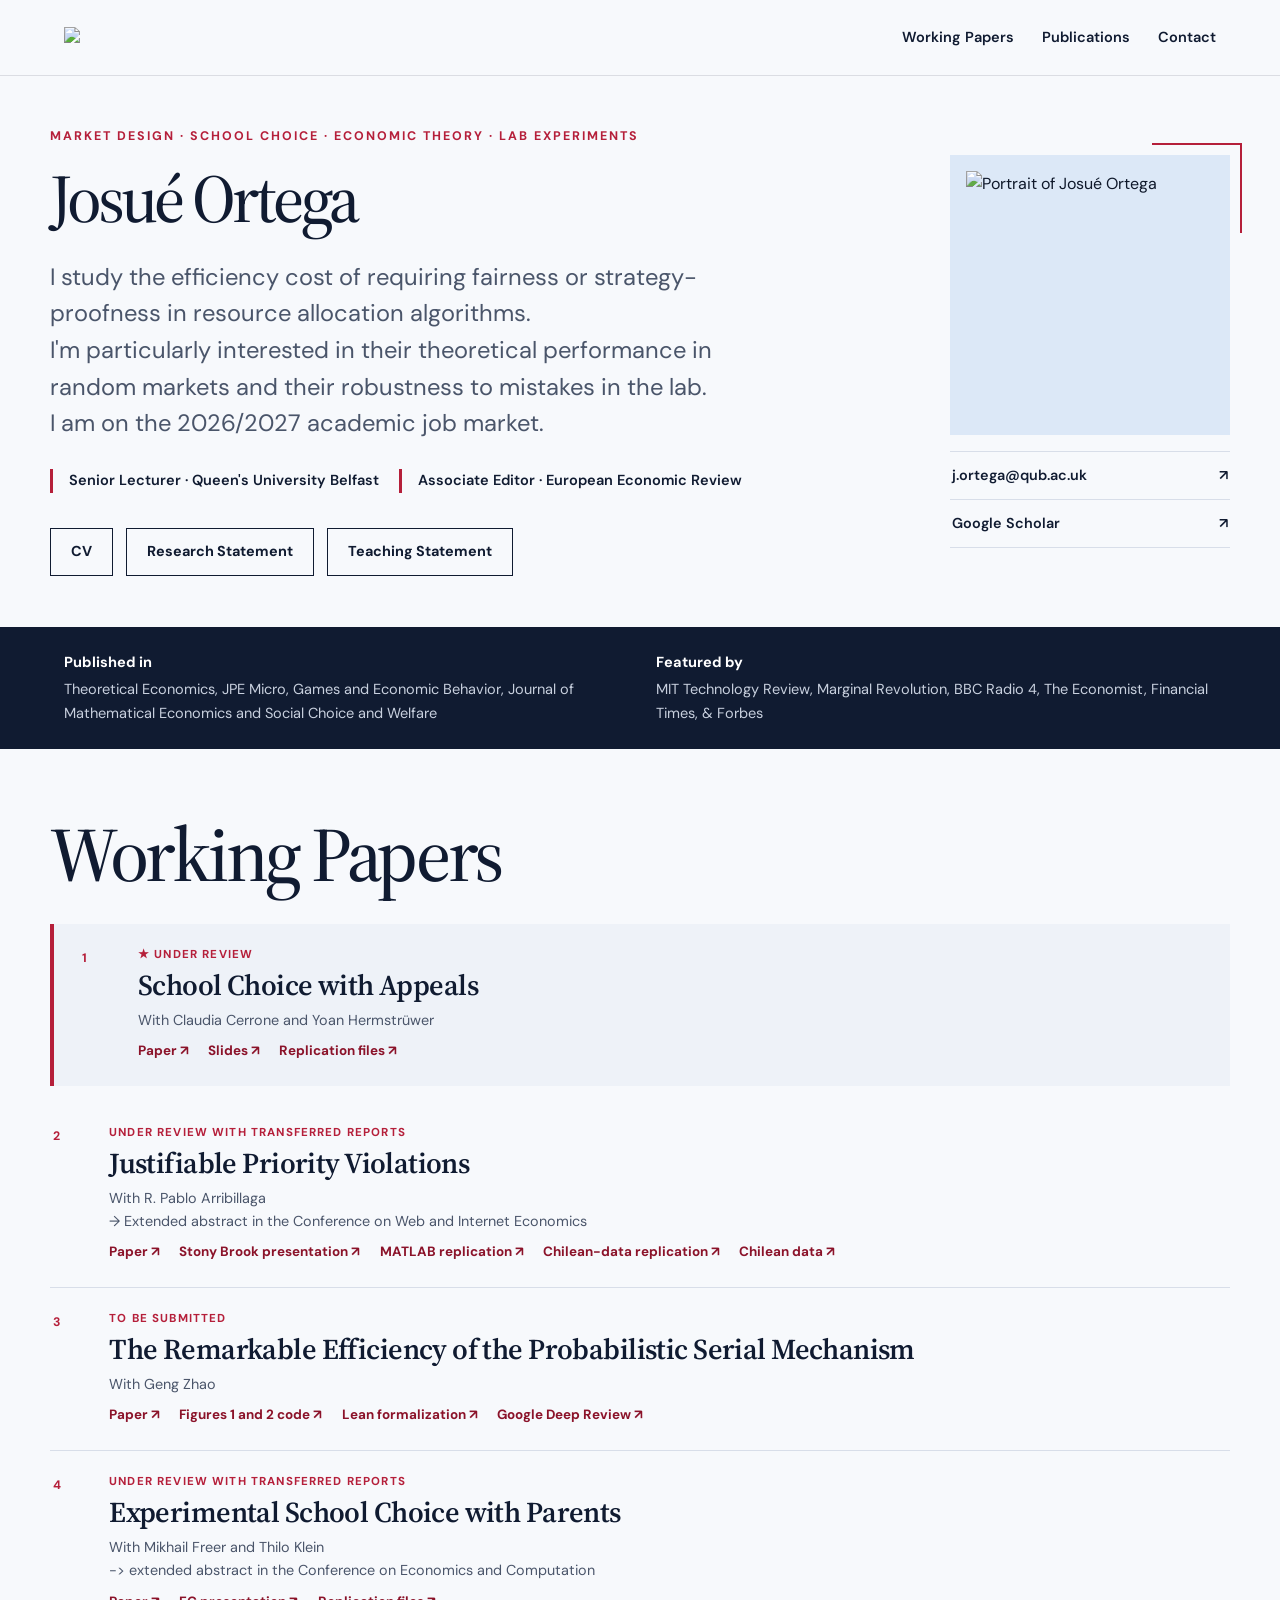
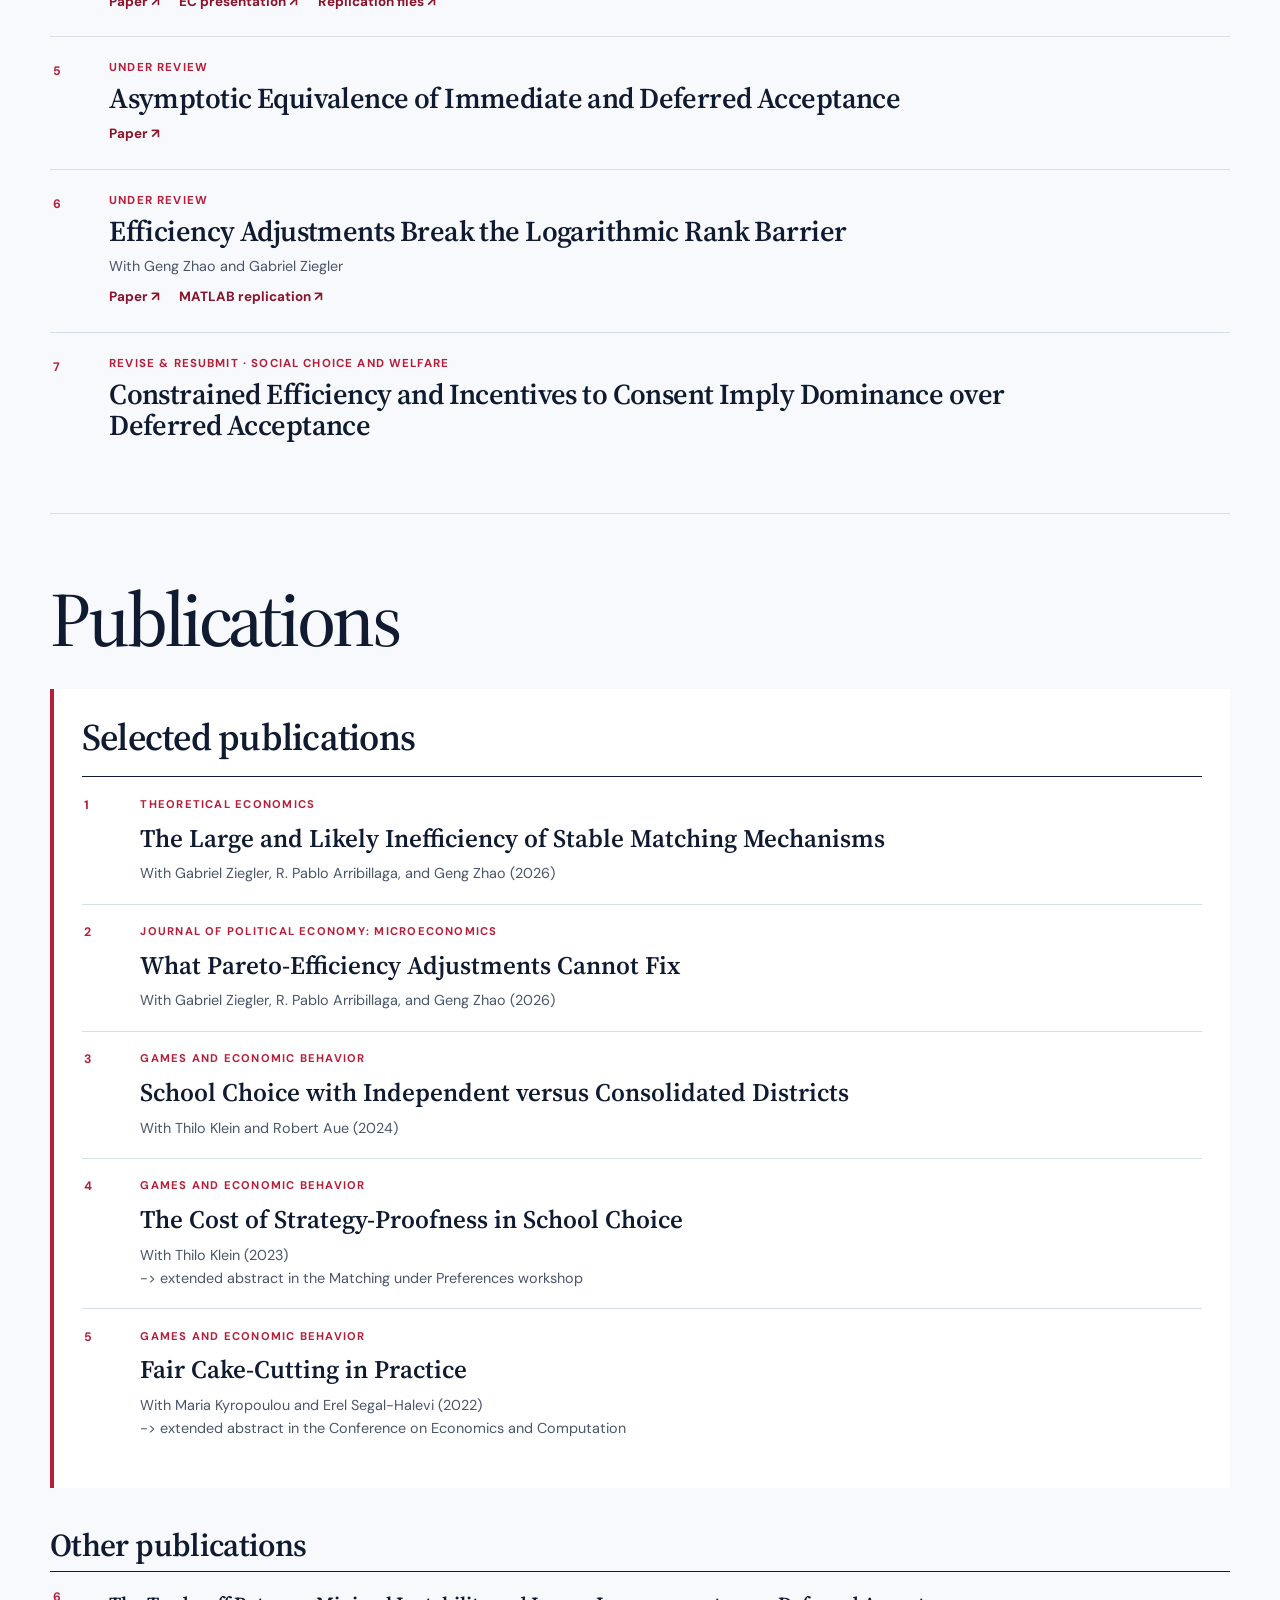
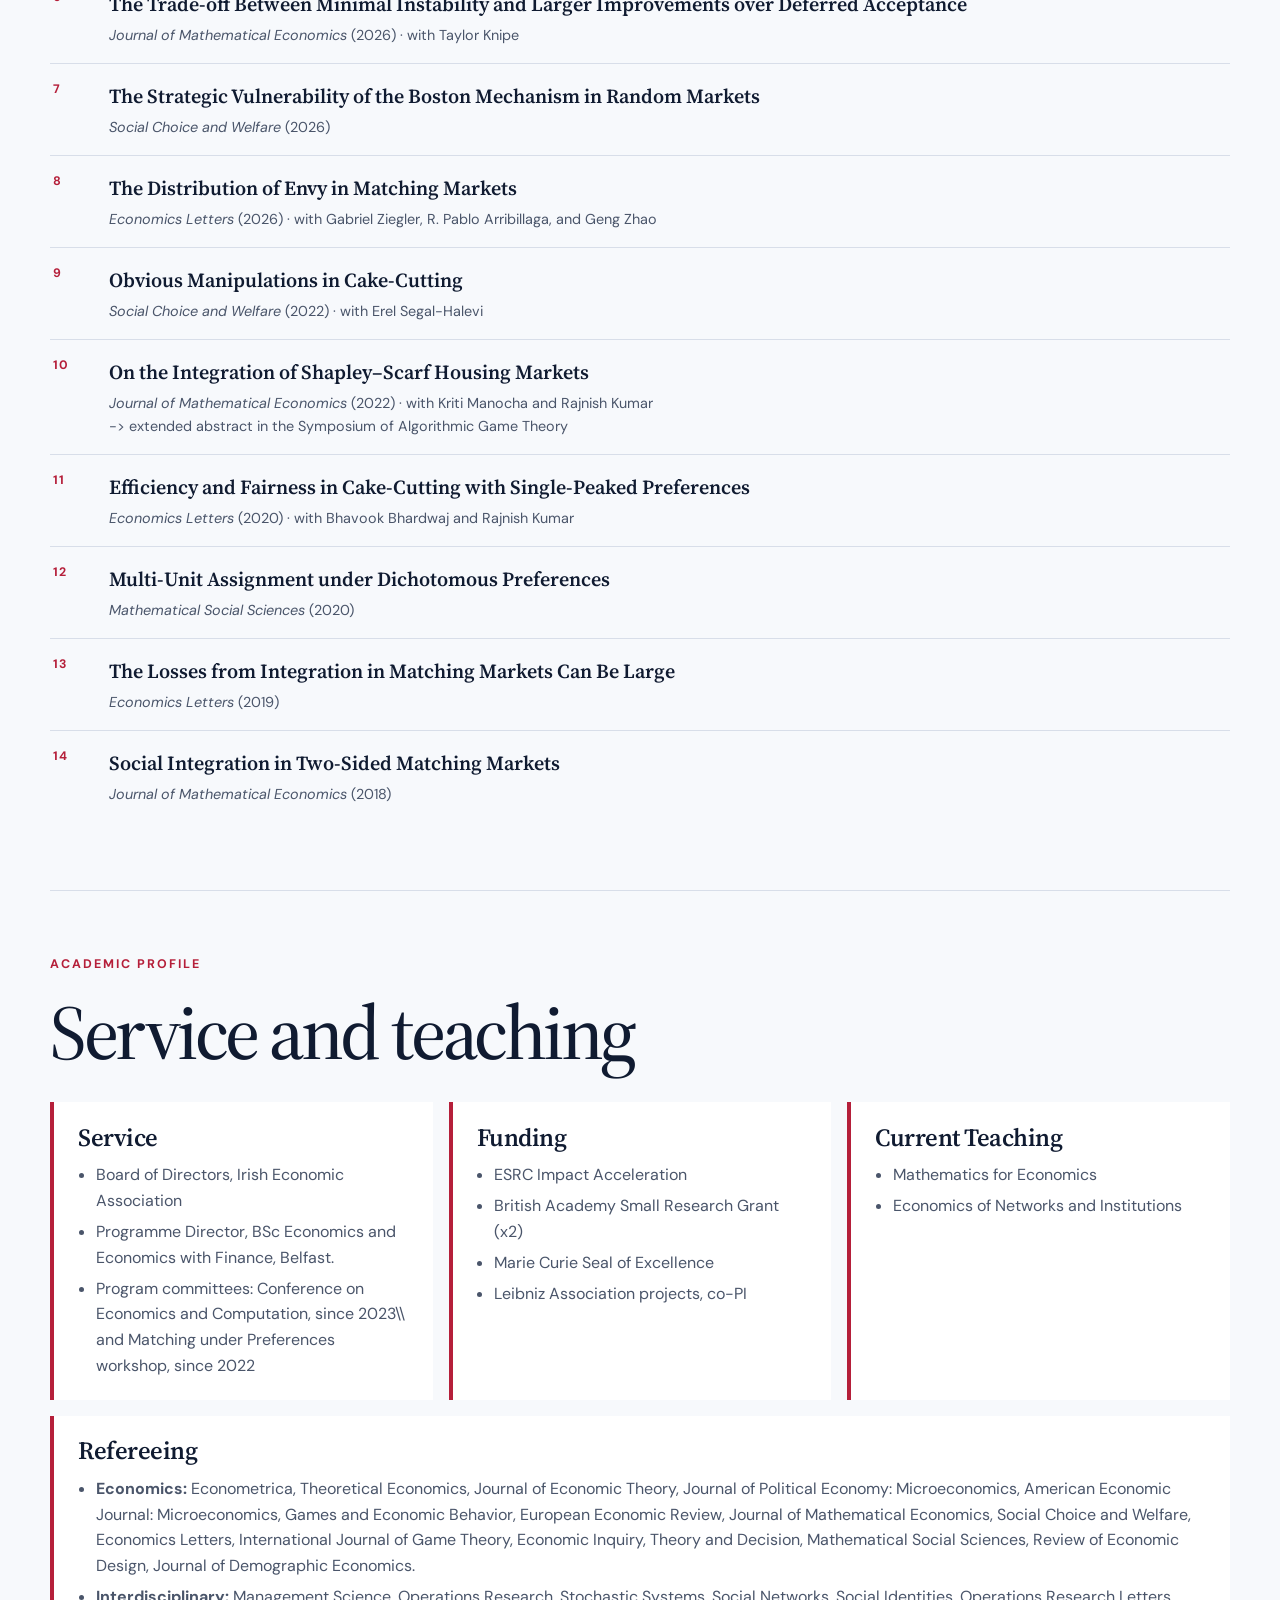
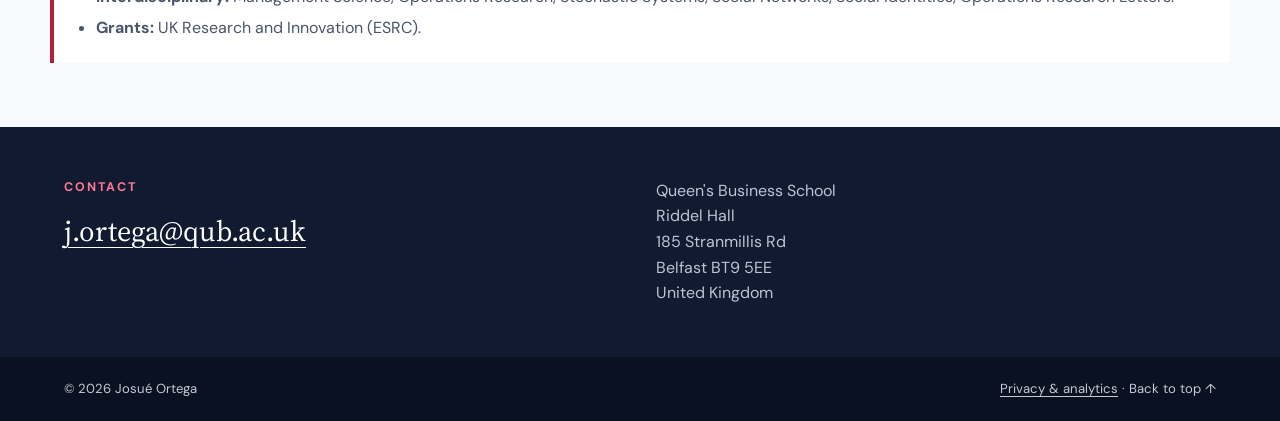
==== index.html @ 0917d73d "Update index.html" ====
<!doctype html>
<html lang="en">
<head>
  <!-- Microsoft Clarity: no analytics/advertising cookie consent is granted. -->
  <script>
    (function(c,l,a,r,i,t,y){
      c[a]=c[a]||function(){(c[a].q=c[a].q||[]).push(arguments)};
      c[a]('consentv2', {
        ad_Storage: 'denied',
        analytics_Storage: 'denied'
      });
      t=l.createElement(r);t.async=1;t.src="https://www.clarity.ms/tag/"+i;
      y=l.getElementsByTagName(r)[0];y.parentNode.insertBefore(t,y);
    })(window, document, "clarity", "script", "zhb2nzmulu");
  </script>
  <meta charset="utf-8">
  <meta name="viewport" content="width=device-width, initial-scale=1">
  <meta name="description" content="Josué Ortega is a Senior Lecturer in Economics at Queen's University Belfast, working on behavioral market design, school choice, and economic theory.">
  <meta name="theme-color" content="#101b31">
  <title>Josué Ortega · Economist</title>
  <link rel="preconnect" href="https://fonts.googleapis.com">
  <link rel="preconnect" href="https://fonts.gstatic.com" crossorigin>
  <link href="https://fonts.googleapis.com/css2?family=DM+Sans:wght@400;500;600;700&family=Source+Serif+4:opsz,wght@8..60,500;8..60,600&display=swap" rel="stylesheet">
  <link rel="stylesheet" href="styles.css?v=7">
  <style>
    .working-list > li.featured-paper {
      margin-bottom: 1rem;
      padding: 1.4rem clamp(.85rem, 2.5vw, 1.75rem) 1.5rem;
      border-left: 4px solid var(--accent);
      border-bottom: 0;
      background: #eef2f8;
    }
  </style>
</head>
<body>
  <a class="skip-link" href="#main">Skip to content</a>

  <header class="site-header">
    <a class="wordmark" href="#top" aria-label="Josué Ortega, home">
      <img src="https://flagcdn.com/mx.svg" alt="Mexican flag" width="38" height="22" style="display: block; width: 38px; height: auto;">
      <strong></strong>
    </a>
    <button class="menu-button" type="button" aria-expanded="false" aria-controls="site-nav">Menu</button>
    <nav id="site-nav" aria-label="Primary navigation">
      <a href="#research">Working Papers</a>
      <a href="#publications">Publications</a>
      <a href="#contact">Contact</a>
    </nav>
  </header>

  <main id="main">
    <section class="hero" id="top">
      <div class="hero-copy">
        <p class="eyebrow">Market design · School choice · Economic theory  · Lab experiments</p>
        <h1>Josué Ortega</h1>
   <p class="intro">
  I study the efficiency cost of requiring fairness or strategy-proofness in resource allocation algorithms.<br>
  I'm particularly interested in their theoretical performance in random markets and their robustness to mistakes in the lab.<br>
  I am on the 2026/2027 academic job market.
</p>

        <div class="roles" aria-label="Current roles">
          <span>Senior Lecturer · Queen's University Belfast</span>
          <span>Associate Editor · European Economic Review</span>
        </div>

        <div class="hero-actions">
          <a class="button secondary" href="/CV-Josue-Ortega.pdf?v=20261117" target="_blank">CV</a>
          <a class="button secondary" href="Research-Statement-Ortega.pdf" target="_blank">Research Statement</a>
          <a class="button secondary" href="Teaching Statement Ortega.pdf" target="_blank">Teaching Statement</a>
        </div>
      </div>

      <aside class="profile-panel" aria-label="Profile">
        <div class="portrait-wrap">
          <img src="https://pure.qub.ac.uk/files-asset/186722852/josuezewpic2.jpg?f=jpg&amp;w=800" alt="Portrait of Josué Ortega" width="800" height="800">
        </div>
        <div class="profile-links">
          <a href="mailto:j.ortega@qub.ac.uk">j.ortega@qub.ac.uk <span>↗</span></a>
          <a href="https://scholar.google.com/citations?hl=en&amp;user=O_94BqMAAAAJ">Google Scholar <span>↗</span></a>
        </div>
      </aside>
    </section>

    <section class="signal-strip" aria-label="Research profile highlights">
      <p><strong>Published in</strong> Theoretical Economics, JPE Micro, Games and Economic Behavior, Journal of Mathematical Economics and Social Choice and Welfare</p>
      <p><strong>Featured by</strong> MIT Technology Review, Marginal Revolution, BBC Radio 4, The Economist, Financial Times, &amp; Forbes</p>
    </section>

    <section class="section research-section" id="research">
      <div class="section-heading">
        <p class="eyebrow"></p>
        <h2>Working Papers</h2>
      </div>

      <ol class="working-list">
        <li class="featured-paper">
       <span class="paper-number">1</span>
          <article>
            <p class="paper-meta"><span aria-hidden="true">★</span> Under review</p>
            <h3><a href="https://arxiv.org/abs/2609.06865">School Choice with Appeals</a></h3>
            <p class="paper-authors">With Claudia Cerrone and Yoan Hermstrüwer</p>
<div class="paper-resources"><a href="Final_Online_arxiv.pdf">Paper <span>↗</span></a><a href="QUB_seminar.pdf">Slides <span>↗</span></a><a href="https://github.com/josueortega1-maker/Replication_Appeals">Replication files <span>↗</span></a></div>          </article>
        </li>
        <li>
          <span class="paper-number">2</span>
          <article>
            <p class="paper-meta">Under review with transferred reports</p>
            <h3><a href="Ready_Submit_JPV.pdf">Justifiable Priority Violations</a></h3>
            <p class="paper-authors">With R. Pablo Arribillaga<br>→ Extended abstract in the Conference on Web and Internet Economics</p>
            <div class="paper-resources"><a href="Ready_Submit_JPV.pdf">Paper <span>↗</span></a><a href="https://www.dropbox.com/scl/fi/lthekfst7gpd78wii7bnp/SB_Ortega.pdf?dl=0&amp;rlkey=uqdawenumf1pfrtppqqn2bgx7&amp;st=ovgg5ncd">Stony Brook presentation <span>↗</span></a><a href="https://www.dropbox.com/scl/fi/tke91x4w9fwc72z71pfzd/sjbc_full_reproducible.m?dl=0&amp;rlkey=2j81l54kf5ya3htiu7hksbu7b&amp;st=13xq1xq3">MATLAB replication <span>↗</span></a><a href="https://www.dropbox.com/scl/fi/i4qe9bnbkctgem6oeqs12/replicate_chile_sae.m?dl=0&amp;rlkey=04gebpg3a1g6xt38c2xzue0vm">Chilean-data replication <span>↗</span></a><a href="https://datos.cochid.cl/dataset/mineduc_sistema_de_admision_escolar_sae">Chilean data <span>↗</span></a></div>
          </article>
        </li>
        <li>
          <span class="paper-number">3</span>
          <article>
            <p class="paper-meta">To be submitted</p>
            <h3><a href="PS_versus_RP_simplified.pdf">The Remarkable Efficiency of the Probabilistic Serial Mechanism</a></h3>
            <p class="paper-authors">With Geng Zhao</p>
            <div class="paper-resources"><a href="PS_versus_RP_simplified.pdf">Paper <span>↗</span></a><a href="simulate_ps_figures.m" download>Figures 1 and 2 code <span>↗</span></a><a href="https://github.com/josueortega1-maker/lean_ps">Lean formalization <span>↗</span></a><a href="Google_Deep_Review.pdf" target="_blank" rel="noopener noreferrer">Google Deep Review <span>↗</span></a></div>
          </article>
        </li>
        <li>
          <span class="paper-number">4</span>
          <article>
            <p class="paper-meta">Under review with transferred reports</p>
            <h3><a href="https://arxiv.org/abs/2603.24615">Experimental School Choice with Parents</a></h3>
            <p class="paper-authors">With Mikhail Freer and Thilo Klein<br>-> extended abstract in the Conference on Economics and Computation</p>

            <div class="paper-resources"><a href="https://arxiv.org/abs/2603.24615">Paper <span>↗</span></a><a href="https://www.dropbox.com/scl/fi/pqkrh97nz74bjpudn6knc/EC26_clean_final.pdf?dl=0&amp;rlkey=2zyeon13qx6bskrb2l9htdcjj">EC presentation <span>↗</span></a><a href="https://github.com/josueortega1-maker/Replication_Parents">Replication files <span>↗</span></a></div>
          </article>
        </li>
        <li>
          <span class="paper-number">5</span>
          <article>
            <p class="paper-meta">Under review</p>
            <h3><a href="https://arxiv.org/abs/2607.24970">Asymptotic Equivalence of Immediate and Deferred Acceptance</a></h3>
            <div class="paper-resources"><a href="https://arxiv.org/abs/2607.24970">Paper <span>↗</span></a></div>
          </article>
        </li>
        <li>
          <span class="paper-number">6</span>
          <article>
            <p class="paper-meta">Under review</p>
            <h3><a href="https://arxiv.org/abs/2608.09984">Efficiency Adjustments Break the Logarithmic Rank Barrier</a></h3>
            <p class="paper-authors">With Geng Zhao and Gabriel Ziegler</p>
            <div class="paper-resources"><a href="https://arxiv.org/abs/2608.09984">Paper <span>↗</span></a><a href="https://www.dropbox.com/scl/fi/6ubs2bho7xv1eiu2kvwq0/eada_rcc_fast_run.m?dl=0&amp;rlkey=f9p66dng507q25j7apxy3fjwp&amp;st=1kbt0d43">MATLAB replication <span>↗</span></a></div>
          </article>
        </li>
        <li>
          <span class="paper-number">7</span>
          <article>
            <p class="paper-meta">Revise &amp; resubmit · Social Choice and Welfare</p>
            <h3>Constrained Efficiency and Incentives to Consent Imply Dominance over Deferred Acceptance</h3>
          </article>
        </li>
      </ol>
    </section>

    <section class="section publications-section" id="publications">
      <div class="section-heading compact">
        <p class="eyebrow"></p>
        <h2>Publications</h2>
      </div>

      <div class="publication-group selected-publications">
        <div class="publication-group-heading">
          <div>
            <p class="eyebrow"></p>
            <h3>Selected publications</h3>
          </div>
       </div>

        <ol class="publication-list selected-list">
          <li>
            <span class="pub-number">1</span>
            <div><span class="publication-journal">Theoretical Economics</span><a href="https://www.econometricsociety.org/publications/theoretical-economics/forthcoming-papers">The Large and Likely Inefficiency of Stable Matching Mechanisms</a><p>With Gabriel Ziegler, R. Pablo Arribillaga, and Geng Zhao (2026)</p></div>
          </li>
          <li>
            <span class="pub-number">2</span>
            <div><span class="publication-journal">Journal of Political Economy: Microeconomics</span><a href="https://www.journals.uchicago.edu/doi/10.1086/743545">What Pareto-Efficiency Adjustments Cannot Fix</a><p>With Gabriel Ziegler, R. Pablo Arribillaga, and Geng Zhao (2026)</p></div>
          </li>
          <li>
            <span class="pub-number">3</span>
            <div><span class="publication-journal">Games and Economic Behavior</span><a href="https://doi.org/10.1016/j.geb.2024.07.003">School Choice with Independent versus Consolidated Districts</a><p>With Thilo Klein and Robert Aue (2024)</p></div>
          </li>
          <li>
            <span class="pub-number">4</span>
            <div><span class="publication-journal">Games and Economic Behavior</span><a href="https://doi.org/10.1016/j.geb.2023.07.008">The Cost of Strategy-Proofness in School Choice</a><p>With Thilo Klein (2023)<br>-> extended abstract in the Matching under Preferences workshop</p></div>
          </li>
          <li>
            <span class="pub-number">5</span>
            <div><span class="publication-journal">Games and Economic Behavior</span><a href="https://doi.org/10.1016/j.geb.2022.01.027">Fair Cake-Cutting in Practice</a><p>With Maria Kyropoulou and Erel Segal-Halevi (2022) <br>-> extended abstract in the Conference on Economics and Computation</p></div>
          </li>
        </ol>
      </div>

      <div class="publication-group other-publications">
        <div class="publication-group-heading simple">
          <h3>Other publications</h3>
        </div>

        <ol class="publication-list other-list">
        <li>
          <span class="pub-number">6</span>
          <div><a href="https://doi.org/10.1016/j.jmateco.2026.103324">The Trade-off Between Minimal Instability and Larger Improvements over Deferred Acceptance</a><p><em>Journal of Mathematical Economics</em> (2026) · with Taylor Knipe</p></div>
        </li>
        <li>
          <span class="pub-number">7</span>
          <div><a href="https://link.springer.com/article/10.1007/s00355-026-01655-9">The Strategic Vulnerability of the Boston Mechanism in Random Markets</a><p><em>Social Choice and Welfare</em> (2026)</p></div>
        </li>
        <li>
          <span class="pub-number">8</span>
          <div><a href="https://doi.org/10.1016/j.econlet.2026.112936">The Distribution of Envy in Matching Markets</a><p><em>Economics Letters</em> (2026) · with Gabriel Ziegler, R. Pablo Arribillaga, and Geng Zhao</p></div>
        </li>
        <li>
          <span class="pub-number">9</span>
          <div><a href="https://link.springer.com/article/10.1007/s00355-022-01416-4">Obvious Manipulations in Cake-Cutting</a><p><em>Social Choice and Welfare</em> (2022) · with Erel Segal-Halevi</p></div>
        </li>
        <li>
          <span class="pub-number">10</span>
          <div><a href="https://doi.org/10.1016/j.jmateco.2022.102637">On the Integration of Shapley–Scarf Housing Markets</a><p><em>Journal of Mathematical Economics</em> (2022) · with Kriti Manocha and Rajnish Kumar<br>-> extended abstract in the Symposium of Algorithmic Game Theory</p></div>
        </li>
        <li>
          <span class="pub-number">11</span>
          <div><a href="https://doi.org/10.1016/j.econlet.2020.109064">Efficiency and Fairness in Cake-Cutting with Single-Peaked Preferences</a><p><em>Economics Letters</em> (2020) · with Bhavook Bhardwaj and Rajnish Kumar</p></div>
        </li>
        <li>
          <span class="pub-number">12</span>
          <div><a href="https://doi.org/10.1016/j.mathsocsci.2019.11.003">Multi-Unit Assignment under Dichotomous Preferences</a><p><em>Mathematical Social Sciences</em> (2020)</p></div>
        </li>
        <li>
          <span class="pub-number">13</span>
          <div><a href="https://doi.org/10.1016/j.econlet.2018.10.028">The Losses from Integration in Matching Markets Can Be Large</a><p><em>Economics Letters</em> (2019)</p></div>
        </li>
        <li>
          <span class="pub-number">14</span>
          <div><a href="https://doi.org/10.1016/j.jmateco.2018.08.003">Social Integration in Two-Sided Matching Markets</a><p><em>Journal of Mathematical Economics</em> (2018)</p></div>
        </li>
        </ol>
      </div>
    </section>

    <section class="section profile-section" id="service">
      <div class="profile-intro">
        <p class="eyebrow">Academic profile</p>
        <h2>Service and teaching</h2>
      </div>

      <div class="profile-columns">
        <article>
          <h3>Service</h3>
          <ul>
            <li>Board of Directors, Irish Economic Association</li>
           <li>Programme Director, BSc Economics and Economics with Finance, Belfast.</li>
            <li>Program committees: Conference on Economics and Computation, since 2023\\
              and Matching under Preferences workshop, since 2022</li>
          </ul>
        </article>
        <article>
          <h3>Funding</h3>
          <ul>
            <li>ESRC Impact Acceleration</li>
            <li>British Academy Small Research Grant (x2)</li>
            <li>Marie Curie Seal of Excellence</li>
            <li>Leibniz Association projects, co-PI</li>
          </ul>
        </article>
        <article>
          <h3>Current Teaching</h3>
          <ul>
            <li>Mathematics for Economics</li>
            <li>Economics of Networks and Institutions</li>
          </ul>
        </article>
        
        <article>
          <h3>Refereeing</h3>
          <ul>
          <li> <strong>Economics:</strong> Econometrica, Theoretical Economics, Journal of Economic Theory, Journal of Political Economy: Microeconomics, American Economic Journal: Microeconomics, Games and Economic Behavior, European Economic Review, Journal of Mathematical Economics, Social Choice and Welfare, Economics Letters, International Journal of Game Theory, Economic Inquiry, Theory and Decision, Mathematical Social Sciences, Review of Economic Design, Journal of Demographic Economics.
</li>
<li> <strong>Interdisciplinary:</strong> Management Science, Operations Research, Stochastic Systems, Social Networks, Social Identities, Operations Research Letters.</li>
          <li><strong>Grants:</strong> UK Research and Innovation (ESRC).</li>
          </ul>
        </article>
      </div>
    </section>

    <section class="contact-section" id="contact">
      <div class="contact-heading">
        <p class="eyebrow">Contact</p>
        <a href="mailto:j.ortega@qub.ac.uk">j.ortega@qub.ac.uk</a>
      </div>
      <div class="contact-details">
        <p>Queen's Business School<br>Riddel Hall<br>185 Stranmillis Rd<br>Belfast BT9 5EE
<br>United Kingdom</p>
      </div>
    </section>
  </main>


  <footer>
    <p>© <span id="year">2026</span> Josué Ortega</p>
    <span>
      <details class="analytics-disclosure">
        <summary>Privacy &amp; analytics</summary>
        <p>To understand visits to this site, Microsoft Clarity receives limited cookieless page-view and interaction information, including approximate location derived from IP addresses. Analytics and advertising storage consent are both denied, so Clarity is not authorised to set cookies. <a href="https://privacy.microsoft.com/en-us/privacystatement" target="_blank" rel="noopener noreferrer">Microsoft privacy statement</a>.</p>
      </details>
      · <a href="#top">Back to top ↑</a>
    </span>
  </footer>

  <script src="script.js?v=5"></script>
</body>
</html>
---- styles.css ----
:root {
  --ink: #101b31;
  --ink-soft: #4a556a;
  --paper: #f7f9fc;
  --white: #ffffff;
  --line: #d8dee9;
  --accent: #b51f3a;
  --accent-dark: #8b132a;
  --blue: #dce8f7;
  --max: 1180px;
}

* { box-sizing: border-box; }

html { scroll-behavior: smooth; }
main > section[id] { scroll-margin-top: 92px; }

body {
  margin: 0;
  color: var(--ink);
  background: var(--paper);
  font-family: "DM Sans", Arial, sans-serif;
  font-size: 1rem;
  line-height: 1.6;
  -webkit-font-smoothing: antialiased;
}

a { color: inherit; text-decoration-thickness: 1px; text-underline-offset: 0.22em; }
a:hover { color: var(--accent); }

.skip-link {
  position: fixed;
  left: 1rem;
  top: -5rem;
  z-index: 100;
  padding: .7rem 1rem;
  color: var(--white);
  background: var(--ink);
}
.skip-link:focus { top: 1rem; }

.site-header {
  position: sticky;
  top: 0;
  z-index: 20;
  display: flex;
  align-items: center;
  justify-content: space-between;
  min-height: 76px;
  padding: 0 max(5vw, calc((100vw - var(--max)) / 2));
  border-bottom: 1px solid rgba(16, 27, 49, .12);
  background: rgba(247, 249, 252, .92);
  backdrop-filter: blur(14px);
}

.wordmark { display: inline-flex; align-items: center; gap: .75rem; text-decoration: none; }
.wordmark span {
  display: grid;
  place-items: center;
  width: 38px;
  height: 38px;
  color: var(--white);
  background: var(--ink);
  font-family: "Source Serif 4", Georgia, serif;
  font-size: .88rem;
  letter-spacing: .06em;
}
.wordmark strong { font-size: .97rem; font-weight: 600; }

nav { display: flex; align-items: center; gap: 1.75rem; }
nav a { font-size: .91rem; font-weight: 600; text-decoration: none; }
.nav-cv { padding: .5rem .9rem; border: 1px solid var(--ink); }
.menu-button { display: none; }

.hero {
  position: relative;
  display: grid;
  grid-template-columns: minmax(0, 1fr) minmax(220px, 280px);
  gap: clamp(2rem, 4vw, 4rem);
  align-items: center;
  min-height: auto;
  max-width: var(--max);
  margin: 0 auto;
  padding: clamp(2.5rem, 4vw, 4rem) 0;
}

.hero::before {
  content: "";
  position: absolute;
  top: 11%;
  left: -6vw;
  width: 1px;
  height: 72%;
  background: var(--accent);
}

.eyebrow {
  margin: 0 0 1rem;
  color: var(--accent);
  font-size: .78rem;
  font-weight: 700;
  letter-spacing: .16em;
  text-transform: uppercase;
}

h1, h2, h3 { margin-top: 0; font-family: "Source Serif 4", Georgia, serif; line-height: 1.08; }
h1 { margin-bottom: 1.5rem; font-size: clamp(4.6rem, 10vw, 8.8rem); font-weight: 500; letter-spacing: -.055em; }
h2 { margin-bottom: 1.3rem; font-size: clamp(3rem, 6vw, 5.2rem); font-weight: 500; letter-spacing: -.045em; }
h3 { font-size: 1.55rem; font-weight: 600; letter-spacing: -.02em; }

.intro { max-width: 720px; margin: 0; color: var(--ink-soft); font-size: clamp(1.18rem, 2vw, 1.48rem); line-height: 1.55; }
.roles { display: flex; flex-wrap: wrap; gap: .65rem 1.25rem; margin: 1.7rem 0 2.2rem; font-size: .91rem; font-weight: 600; }
.roles span { padding-left: 1rem; border-left: 3px solid var(--accent); }

.hero-actions { display: flex; flex-wrap: wrap; gap: .8rem; }
.button {
  display: inline-flex;
  align-items: center;
  justify-content: center;
  min-height: 48px;
  padding: .72rem 1.25rem;
  border: 1px solid var(--ink);
  font-size: .9rem;
  font-weight: 700;
  text-decoration: none;
  transition: background .18s ease, color .18s ease, transform .18s ease;
}
.button:hover { transform: translateY(-2px); }
.button.primary { color: var(--white); background: var(--ink); }
.button.primary:hover { color: var(--white); background: var(--accent); border-color: var(--accent); }
.button.secondary:hover { color: var(--white); background: var(--ink); }

.profile-panel { align-self: center; justify-self: end; width: 100%; max-width: 310px; }
.portrait-wrap { position: relative; padding: 1rem 1rem 3.4rem; background: var(--blue); }
.portrait-wrap::after {
  content: "";
  position: absolute;
  right: -12px;
  top: -12px;
  width: 88px;
  height: 88px;
  border-top: 2px solid var(--accent);
  border-right: 2px solid var(--accent);
}
.portrait-wrap img { display: block; width: 100%; aspect-ratio: 1 / 1; object-fit: cover; object-position: center; filter: saturate(.82) contrast(1.03); }
.portrait-mark { position: absolute; left: 1.3rem; bottom: .7rem; font-size: .69rem; font-weight: 700; line-height: 1.25; letter-spacing: .15em; text-transform: uppercase; }
.profile-links { display: grid; margin-top: 1rem; border-top: 1px solid var(--line); }
.profile-links a { display: flex; justify-content: space-between; padding: .75rem .15rem; border-bottom: 1px solid var(--line); font-size: .9rem; font-weight: 600; text-decoration: none; }

.signal-strip {
  display: grid;
  grid-template-columns: 1fr 1fr;
  gap: 2rem;
  padding: 1.5rem max(5vw, calc((100vw - var(--max)) / 2));
  color: var(--white);
  background: var(--ink);
}
.signal-strip p { margin: 0; color: #c8d0de; font-size: .91rem; }
.signal-strip strong { display: block; margin-bottom: .25rem; color: var(--white); }

.section { max-width: var(--max); margin: 0 auto; padding: clamp(3rem, 5vw, 4.5rem) 0; }
.section-heading { display: block; margin-bottom: 1.75rem; }
.section-heading .eyebrow:empty,
.publication-group-heading .eyebrow:empty { display: none; }
.section-heading .eyebrow { grid-column: 1 / -1; }
.section-heading h2 { margin-bottom: 0; }
.section-heading > p:last-child { margin: 0 0 .65rem; color: var(--ink-soft); font-size: 1.15rem; }
.section-heading.compact { display: block; }

.working-list { margin: 0; padding: 0; list-style: none; border-top: 1px solid var(--ink); }
.working-list > li { display: grid; grid-template-columns: 40px minmax(0, 1fr); gap: 1rem; padding: 1.4rem .2rem 1.5rem; border-bottom: 1px solid var(--line); }
.paper-number { padding-top: .18rem; color: var(--accent); font-size: .77rem; font-weight: 700; letter-spacing: .08em; }
.working-list h3 { max-width: 900px; margin: .35rem 0 .45rem; font-size: clamp(1.42rem, 2.3vw, 1.8rem); }
.working-list h3 a { text-decoration: none; }
.paper-meta { margin: 0; color: var(--accent); font-size: .72rem; font-weight: 700; letter-spacing: .1em; text-transform: uppercase; }
.paper-authors { margin: 0 0 .45rem; color: var(--ink-soft); font-size: .9rem; }
.paper-resources { display: flex; flex-wrap: wrap; gap: .55rem 1.2rem; margin-top: .55rem; }
.paper-resources a { color: var(--accent-dark); font-size: .84rem; font-weight: 700; text-decoration: none; }

.publications-section { border-top: 1px solid var(--line); }
.publication-list { margin: 0 0 2rem; padding: 0; list-style: none; border-top: 1px solid var(--ink); }
.publication-list li { display: grid; grid-template-columns: 40px minmax(0, 1fr); gap: 1rem; padding: 1rem .2rem; border-bottom: 1px solid var(--line); }
.pub-number { color: var(--accent); font-size: .77rem; font-weight: 700; letter-spacing: .08em; }
.publication-list a { font-family: "Source Serif 4", Georgia, serif; font-size: 1.25rem; font-weight: 600; text-decoration: none; }
.publication-list p { margin: .25rem 0 0; color: var(--ink-soft); font-size: .9rem; }
.publications-button { margin-top: 1rem; }

.profile-section { display: grid; grid-template-columns: 1fr; gap: 1.75rem; border-top: 1px solid var(--line); }
.profile-intro h2 { margin-bottom: 0; }
.profile-intro > p:last-child { color: var(--ink-soft); font-size: 1.05rem; }
.profile-columns { display: grid; grid-template-columns: repeat(3, minmax(0, 1fr)); gap: 1rem; }
.profile-columns article { padding: 1.35rem 1.5rem; border-left: 4px solid var(--accent); background: var(--white); }
.profile-columns article:last-child { grid-column: 1 / -1; }
.profile-columns h3 { margin-bottom: .75rem; }
.card-kicker { margin: 0 0 .5rem; color: var(--accent); font-size: .72rem; font-weight: 700; letter-spacing: .12em; text-transform: uppercase; }
.profile-columns ul { margin: 0; padding-left: 1.1rem; color: var(--ink-soft); }
.profile-columns li + li { margin-top: .35rem; }

.contact-section { display: grid; grid-template-columns: repeat(2, minmax(0, 1fr)); gap: 2rem; align-items: start; padding: clamp(2.5rem, 4vw, 3.5rem) max(5vw, calc((100vw - var(--max)) / 2)); color: var(--white); background: var(--ink); }
.contact-section .eyebrow { margin-bottom: .65rem; color: #ff7891; }
.contact-section h2 { margin-bottom: 0; }
.contact-details { display: block; }
.contact-heading > a { color: var(--white); font-family: "Source Serif 4", Georgia, serif; font-size: clamp(1.25rem, 2.3vw, 1.8rem); }
.contact-details p { margin: 0; color: #bcc5d4; }
.contact-links { display: flex; gap: 1.2rem; margin-top: 2rem; }
.contact-links a { color: var(--white); font-size: .86rem; font-weight: 700; text-decoration: none; }

footer { display: flex; justify-content: space-between; padding: 1.35rem max(5vw, calc((100vw - var(--max)) / 2)); color: #c2cad7; background: #0a1222; font-size: .82rem; }
footer p { margin: 0; }
footer a { color: inherit; text-decoration: none; }

@media (max-width: 1240px) {
  .hero, .section { margin-left: 5vw; margin-right: 5vw; }
}

@media (max-width: 820px) {
  .site-header { min-height: 68px; }
  .menu-button { display: inline-flex; padding: .5rem .75rem; color: var(--ink); border: 1px solid var(--ink); background: transparent; font: inherit; font-size: .85rem; font-weight: 700; }
  nav { position: absolute; top: 68px; left: 0; right: 0; display: none; align-items: stretch; flex-direction: column; gap: 0; padding: .75rem 5vw 1.25rem; border-bottom: 1px solid var(--line); background: var(--paper); }
  nav.open { display: flex; }
  nav a { padding: .72rem 0; }
  .nav-cv { padding: .72rem 0; border: 0; }
  .hero { grid-template-columns: 1fr; min-height: auto; padding-top: 2.5rem; }
  .hero::before { display: none; }
  .profile-panel { display: grid; grid-template-columns: minmax(200px, 1fr) 1fr; gap: 1.5rem; align-items: end; justify-self: start; max-width: 560px; }
  .signal-strip, .section-heading, .profile-section, .contact-section { grid-template-columns: 1fr; }
  .profile-columns { grid-template-columns: repeat(2, minmax(0, 1fr)); }
  .profile-columns article:first-child { grid-row: span 2; }
  .contact-section { gap: 1rem; }
  .section-heading { gap: 1rem; }
}

@media (max-width: 600px) {
  h1 { font-size: clamp(4rem, 24vw, 6.2rem); }
  .hero { gap: 2rem; }
  .profile-panel { display: block; max-width: 280px; }
  .working-list > li { grid-template-columns: 24px minmax(0, 1fr); gap: .65rem; }
  .publication-list li { grid-template-columns: 24px minmax(0, 1fr); gap: .65rem; }
  .profile-columns { grid-template-columns: 1fr; }
  .profile-columns article:first-child { grid-row: auto; }
  .signal-strip { grid-template-columns: 1fr; gap: 1.3rem; }
  .contact-section { gap: 1rem; }
}

@media (prefers-reduced-motion: reduce) {
  html { scroll-behavior: auto; }
  .button { transition: none; }
}
/* ---- Hero name on a single line ---- */
.hero .hero-copy h1 {
  font-size: clamp(2.5rem, 6vw, 4.25rem);
  line-height: 1.05;
  white-space: nowrap;
}

@media (max-width: 420px) {
  .hero .hero-copy h1 {
    white-space: normal;
  }
}

/* ---- Square portrait ---- */
.hero .portrait-wrap {
  aspect-ratio: 1 / 1;
  height: auto;
}

.hero .portrait-wrap img {
  width: 100%;
  height: 100%;
  object-fit: cover;
  object-position: 50% 30%;
  display: block;
  border-radius: inherit;
}
/* ---- Kill the trailing rules after each list ---- */
.working-list,
.publication-list {
  border-bottom: 0;
}

.working-list::after,
.publication-list::after,
.research-section::after,
.publications-section::after {
  display: none;
}

.research-section,
.publications-section {
  border-bottom: 0;
  padding-bottom: clamp(3rem, 6vw, 4.5rem);
}
.working-list > li:last-child,
.publication-list > li:last-child {
  border-bottom: 0 !important;
  margin-bottom: 0 !important;
  padding-bottom: 0 !important;
}

.working-list > li:last-child::after,
.publication-list > li:last-child::after {
  content: none !important;
  display: none !important;
}

.working-list,
.publication-list {
  border: 0 !important;
  margin-bottom: 0 !important;
  padding-bottom: 0 !important;
  min-height: 0 !important;
  grid-template-rows: none !important;
  grid-auto-rows: auto !important;
}

.working-list::before,
.working-list::after,
.publication-list::before,
.publication-list::after,
.research-section::after,
.publications-section::after {
  content: none !important;
  display: none !important;
}

.research-section,
.publications-section {
  border-bottom: 0 !important;
  padding-bottom: clamp(2.5rem, 5vw, 4rem) !important;
}
.portrait-wrap { padding: 1rem; }

/* ---- Publication hierarchy ---- */
.publication-group + .publication-group { margin-top: 2.5rem; }

.publication-group-heading {
  display: block;
  margin-bottom: 1.2rem;
}

.publication-group-heading .eyebrow { margin-bottom: .55rem; }
.publication-group-heading h3 { margin: 0; font-size: clamp(1.75rem, 3vw, 2.35rem); }
.publication-group-heading > p { margin: 0 0 .25rem; color: var(--ink-soft); font-size: .9rem; }
.publication-group-heading.simple { display: block; margin-bottom: .5rem; }
.publication-group-heading.simple h3 { font-size: clamp(1.55rem, 2.5vw, 2rem); }

.selected-publications {
  padding: clamp(1.35rem, 2.5vw, 1.75rem);
  border-left: 4px solid var(--accent);
  background: var(--white);
}

.publication-list.selected-list,
.publication-list.other-list {
  border-top: 1px solid var(--ink) !important;
}

.publication-list.selected-list li {
  grid-template-columns: 40px minmax(0, 1fr);
  padding: 1.15rem .15rem;
}

.publication-list.selected-list li:last-child,
.publication-list.other-list li:last-child {
  padding-bottom: 1.25rem !important;
  border-bottom: 0 !important;
}

.publication-journal {
  display: block;
  margin-bottom: .25rem;
  color: var(--accent);
  font-size: .7rem;
  font-weight: 700;
  letter-spacing: .11em;
  text-transform: uppercase;
}

.publication-list.selected-list a { font-size: clamp(1.3rem, 2vw, 1.58rem); }

.other-publications { max-width: 100%; }

@media (max-width: 820px) {
  .publication-group-heading { grid-template-columns: 1fr; gap: .65rem; }
}

@media (max-width: 600px) {
  .selected-publications { padding: 1.35rem 1.15rem; }
  .publication-list.selected-list li { grid-template-columns: 24px minmax(0, 1fr); }
  .publication-group + .publication-group { margin-top: 2rem; }
}


/* Discreet footer privacy disclosure. Never floats above the page. */
.analytics-disclosure { display: inline-block; vertical-align: baseline; }
.analytics-disclosure summary {
  display: inline;
  color: inherit;
  text-decoration: underline;
  text-underline-offset: 3px;
  cursor: pointer;
}
.analytics-disclosure summary:hover { color: var(--accent); }
.analytics-disclosure p {
  max-width: 34rem;
  font-size: .78rem;
  line-height: 1.5;
  margin: .55rem 0;
}
.analytics-disclosure a { text-decoration: underline; }
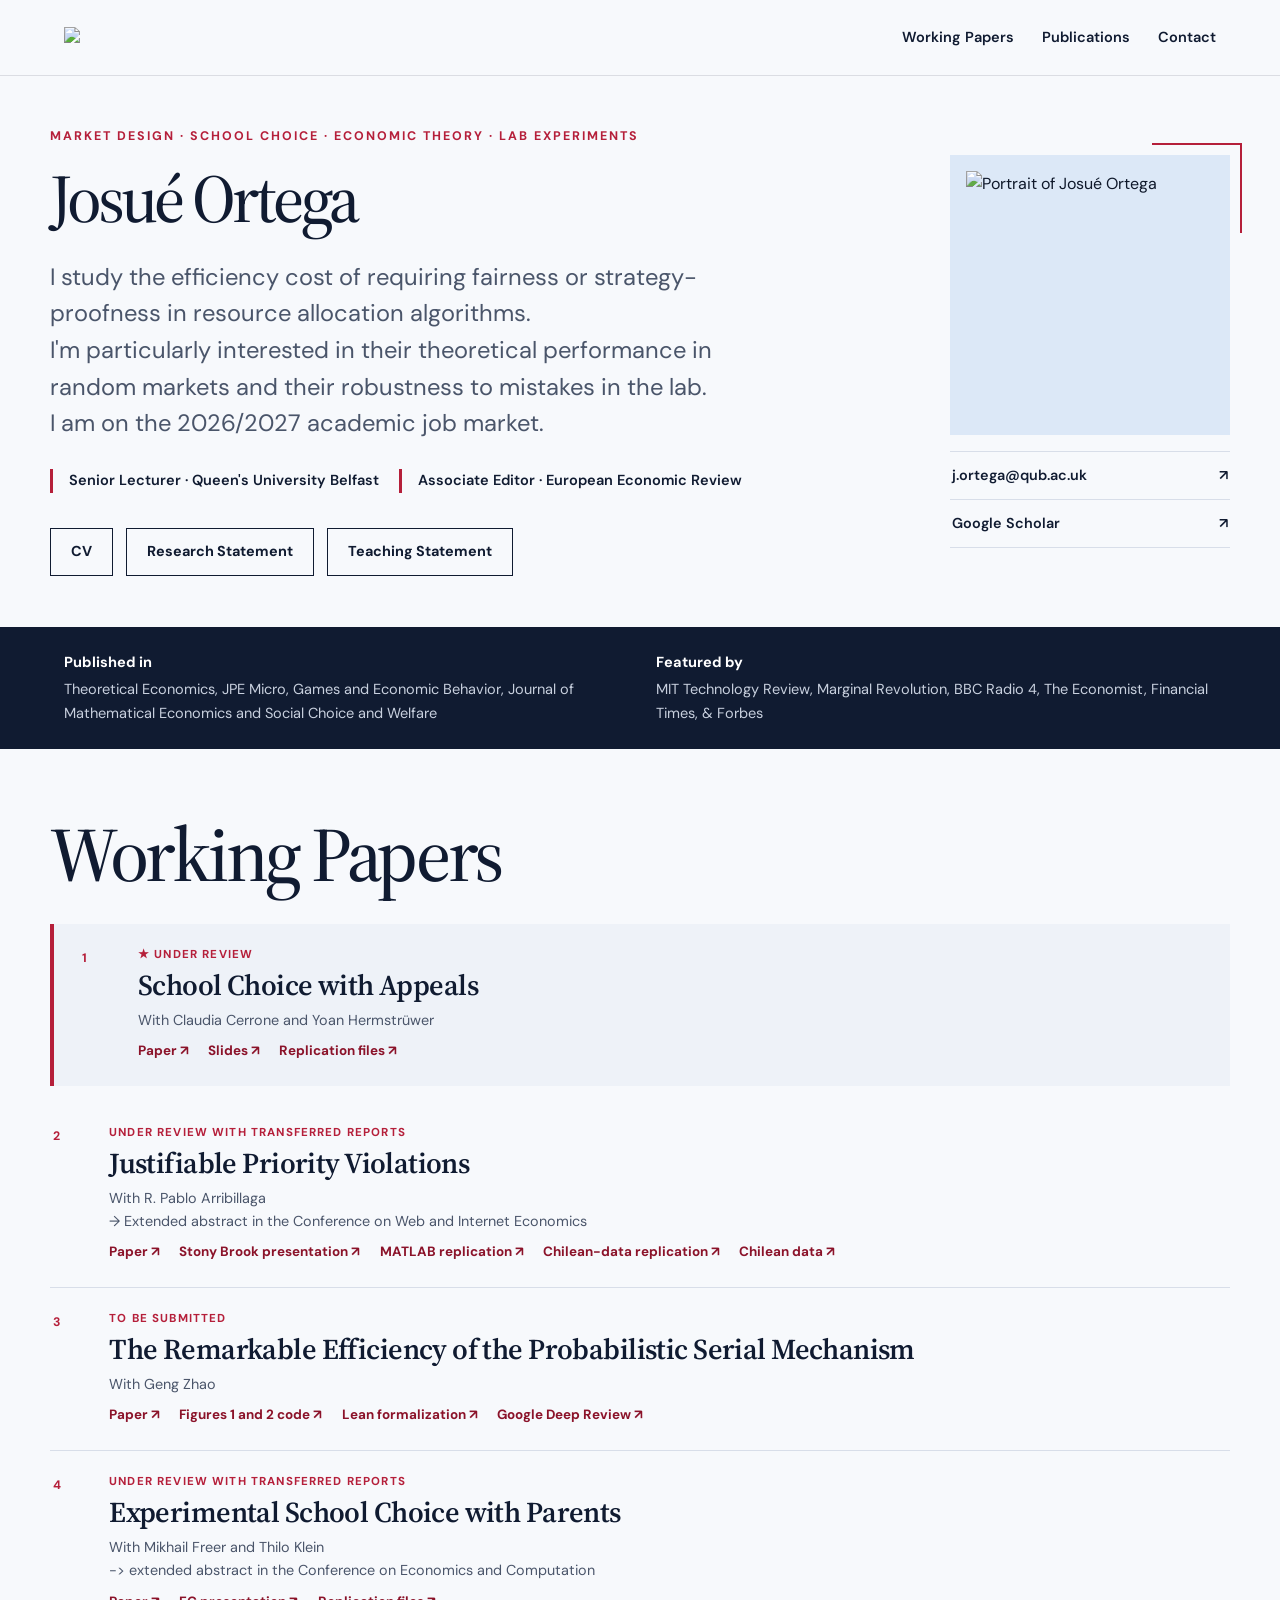
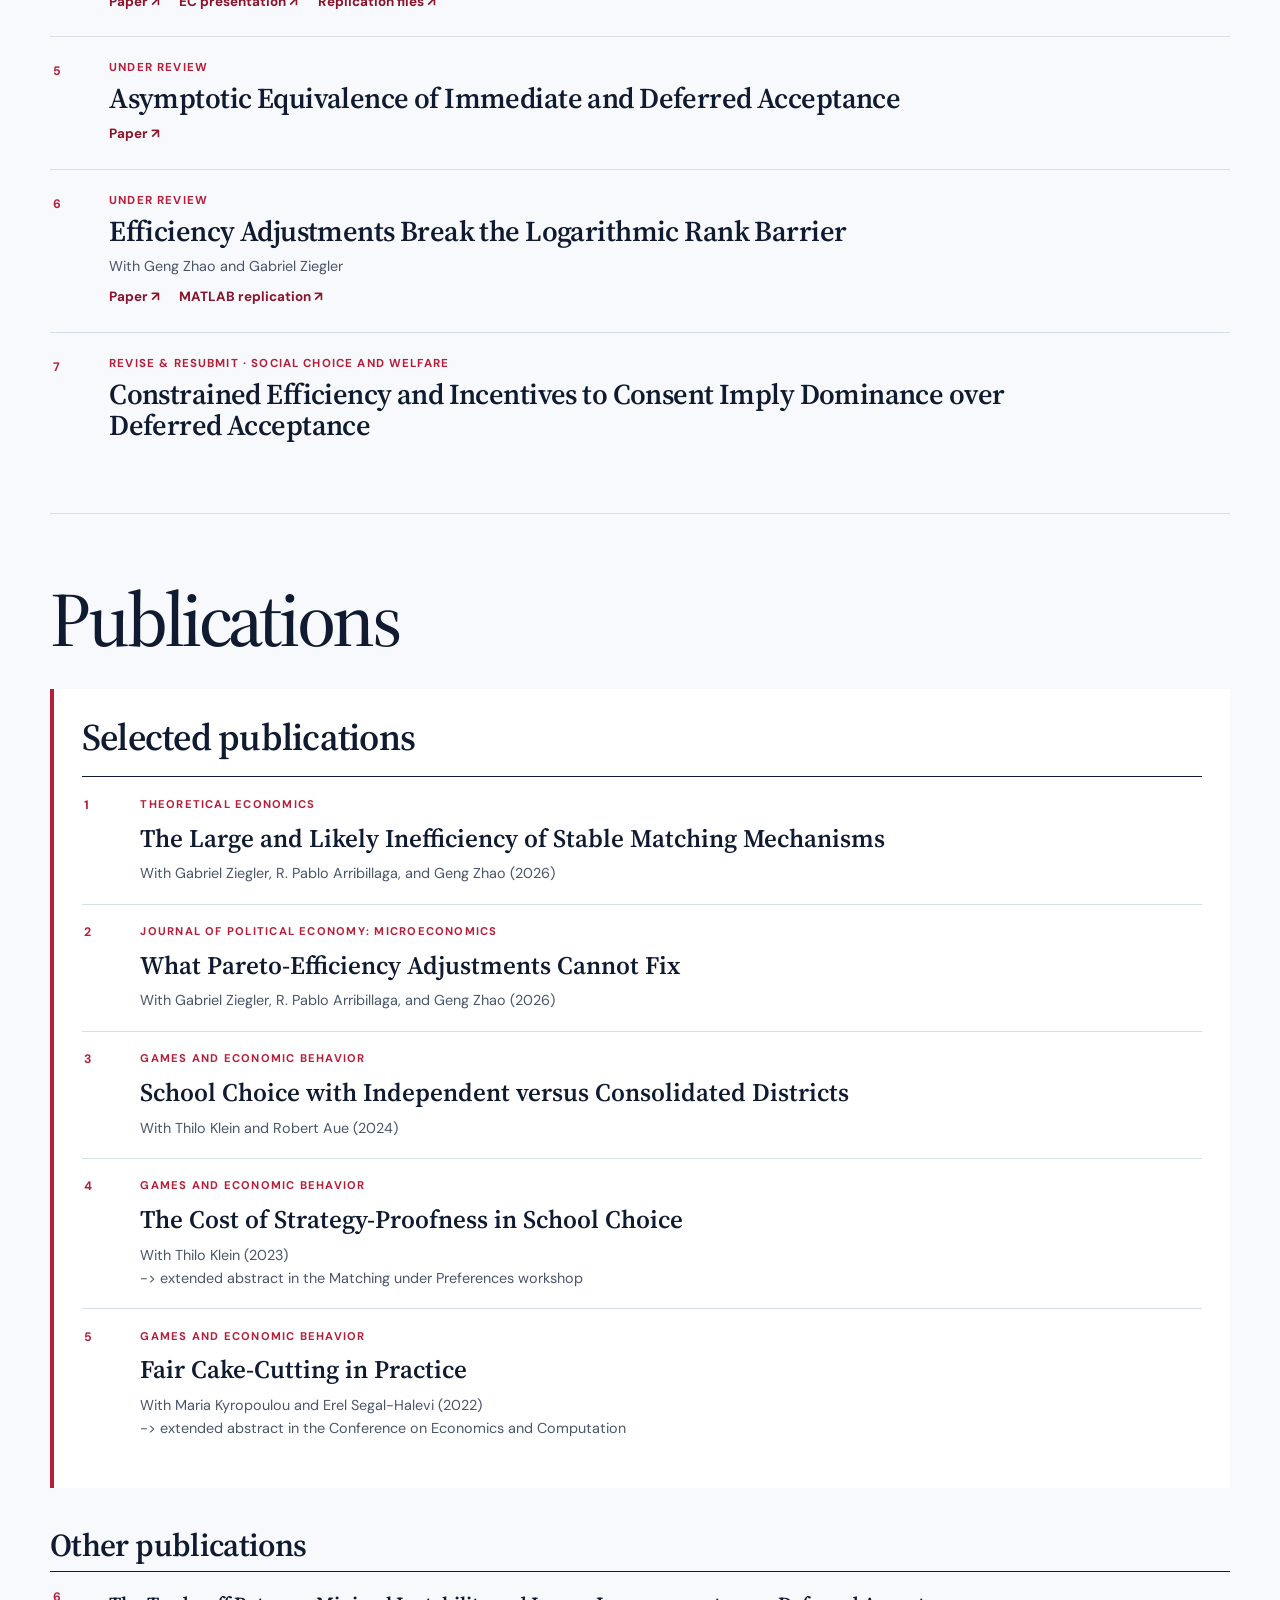
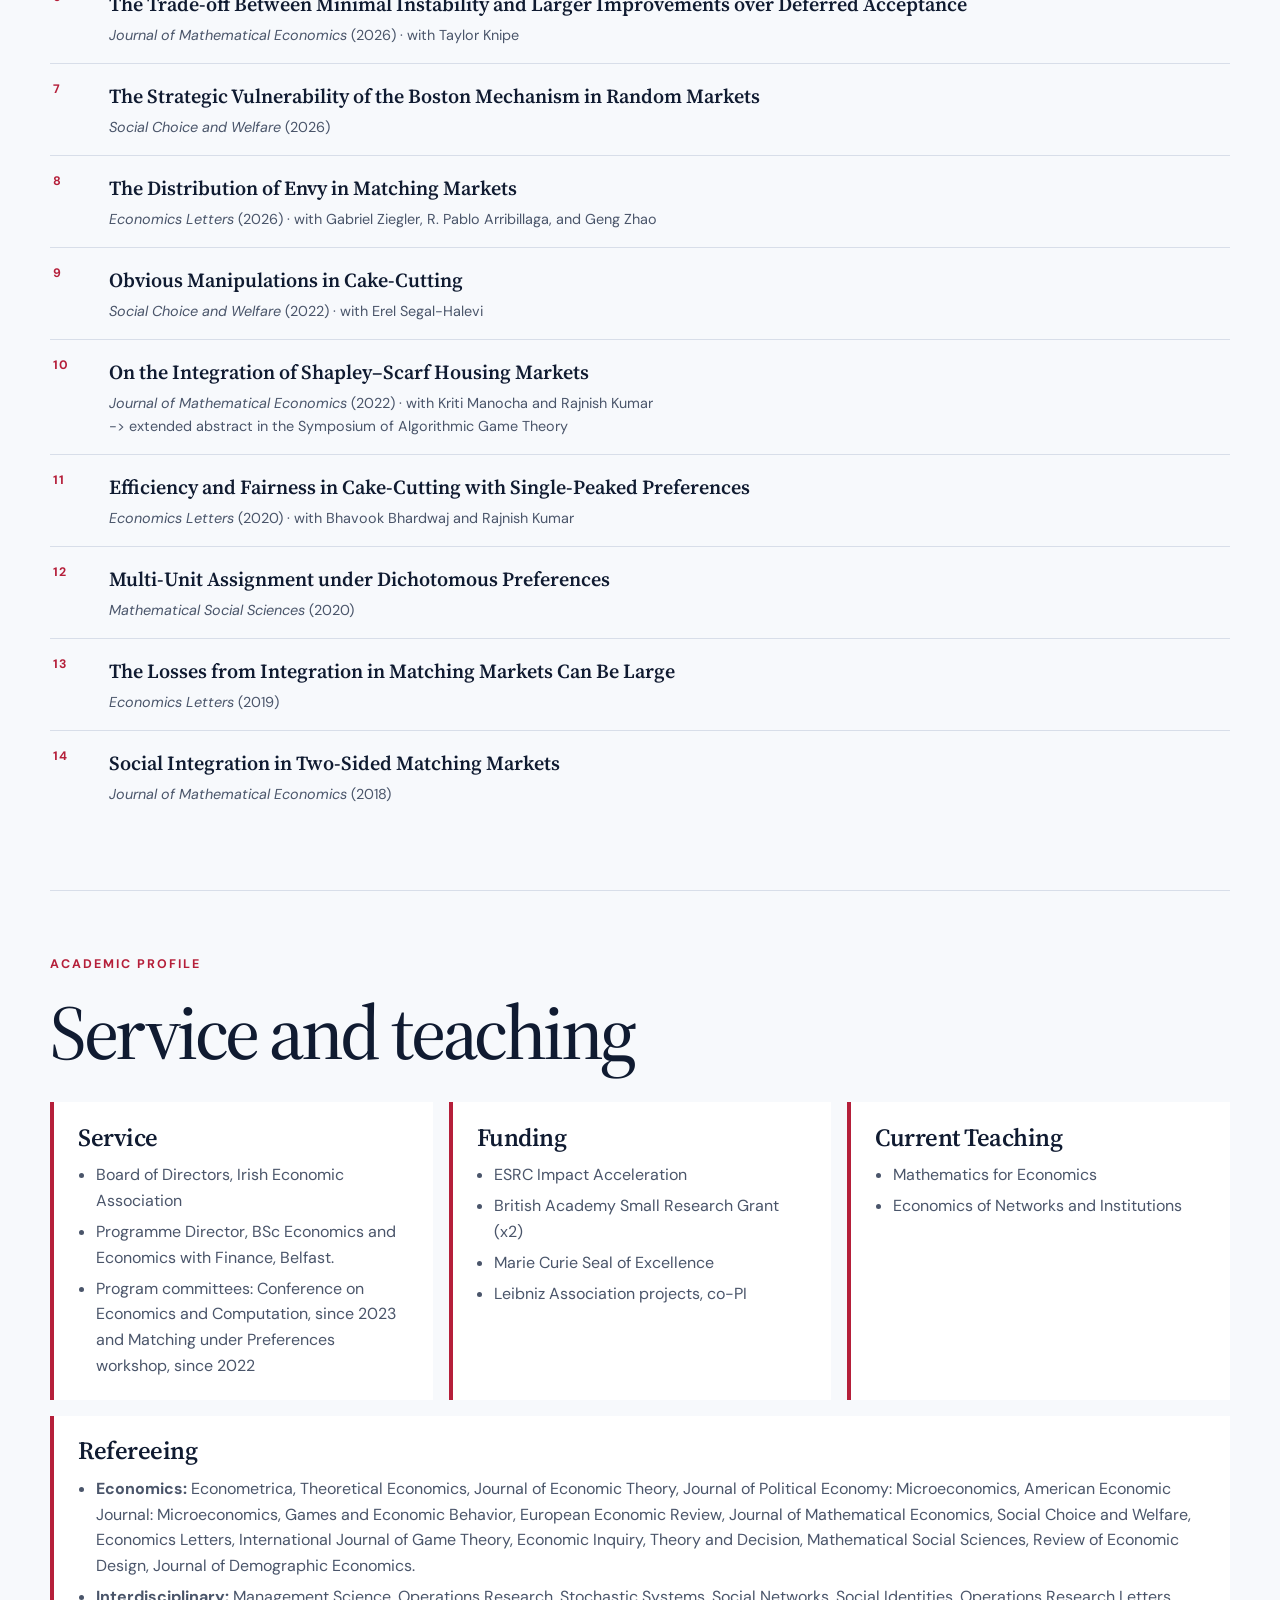
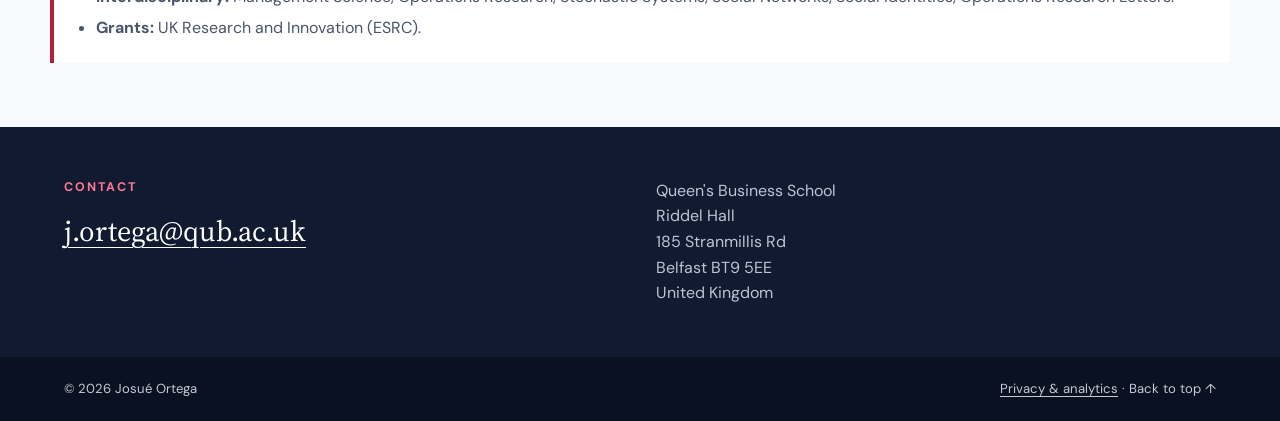
==== commit 00b98ff5: "Update index.html" ====
--- a/index.html
+++ b/index.html
@@ -253,7 +253,7 @@
           <ul>
             <li>Board of Directors, Irish Economic Association</li>
            <li>Programme Director, BSc Economics and Economics with Finance, Belfast.</li>
-            <li>Program committees: Conference on Economics and Computation, since 2023\\
+            <li>Program committees: Conference on Economics and Computation, since 2023<br /> 
               and Matching under Preferences workshop, since 2022</li>
           </ul>
         </article>
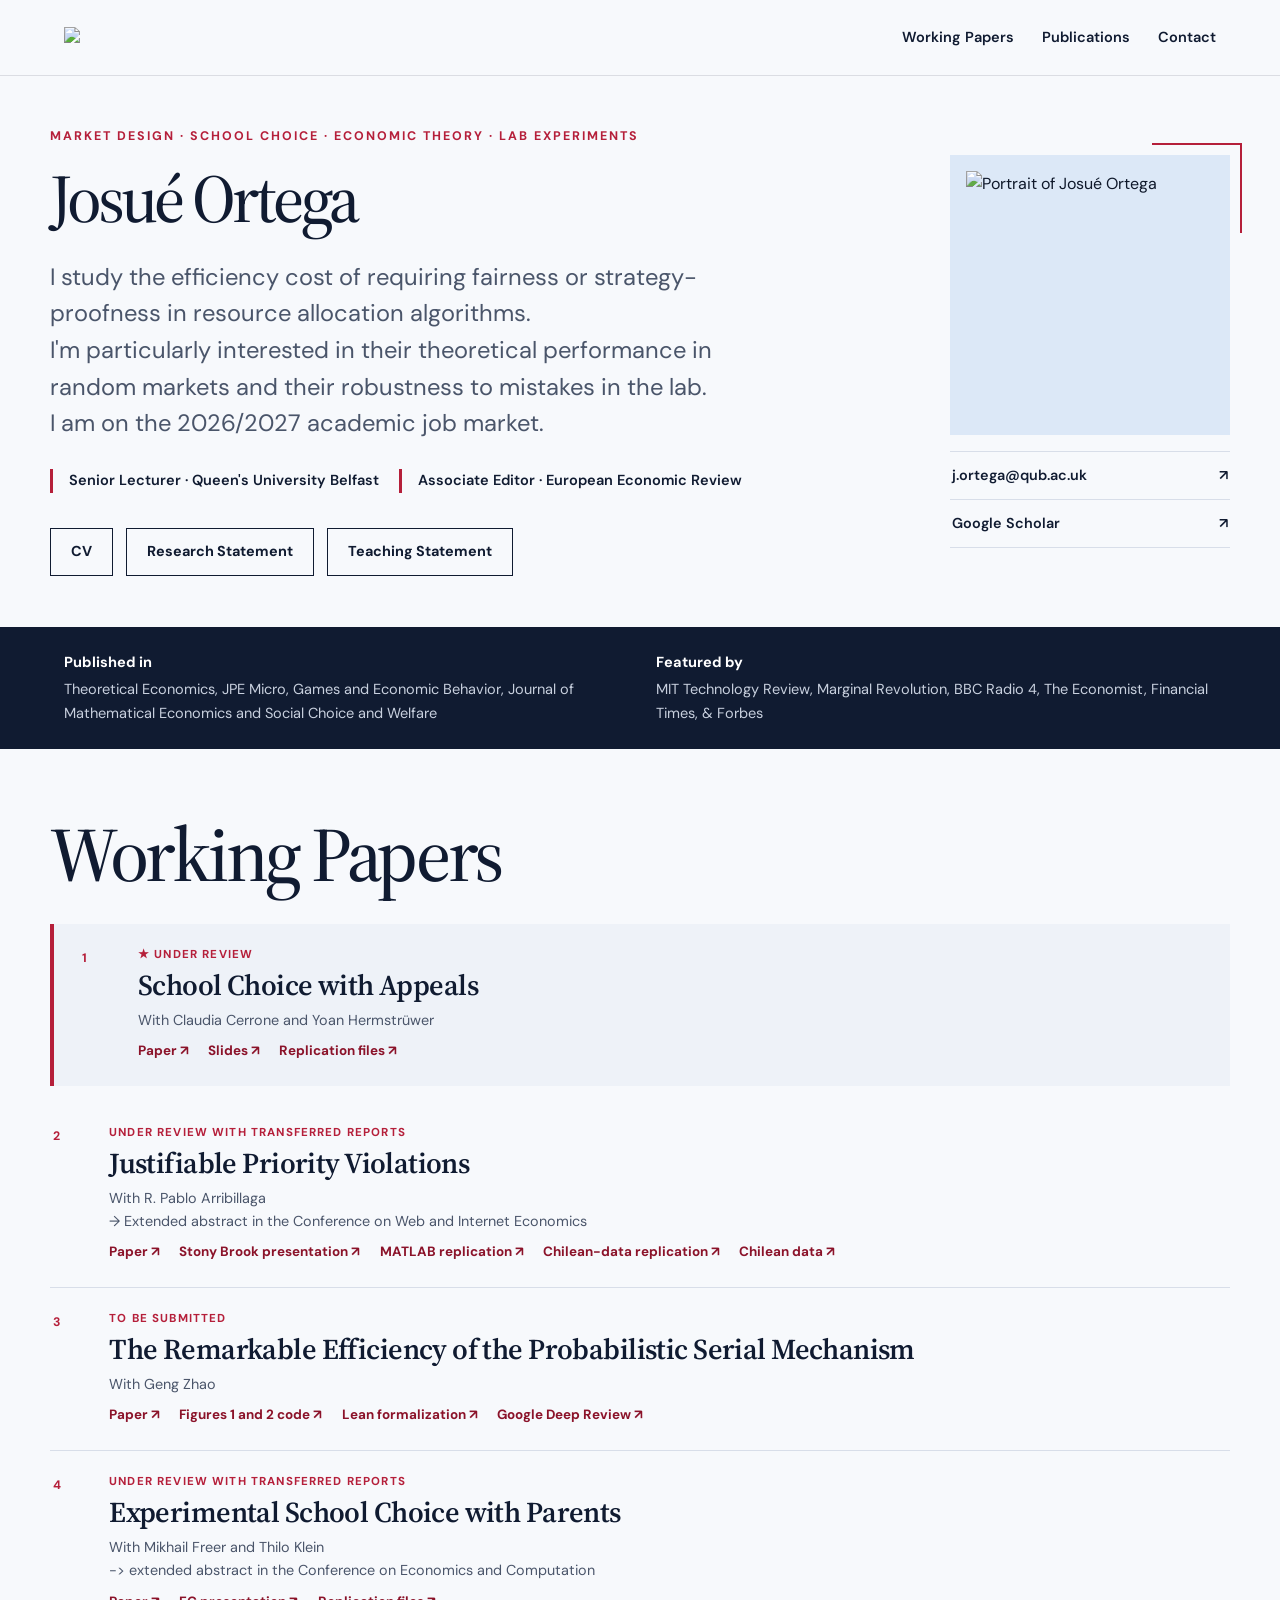
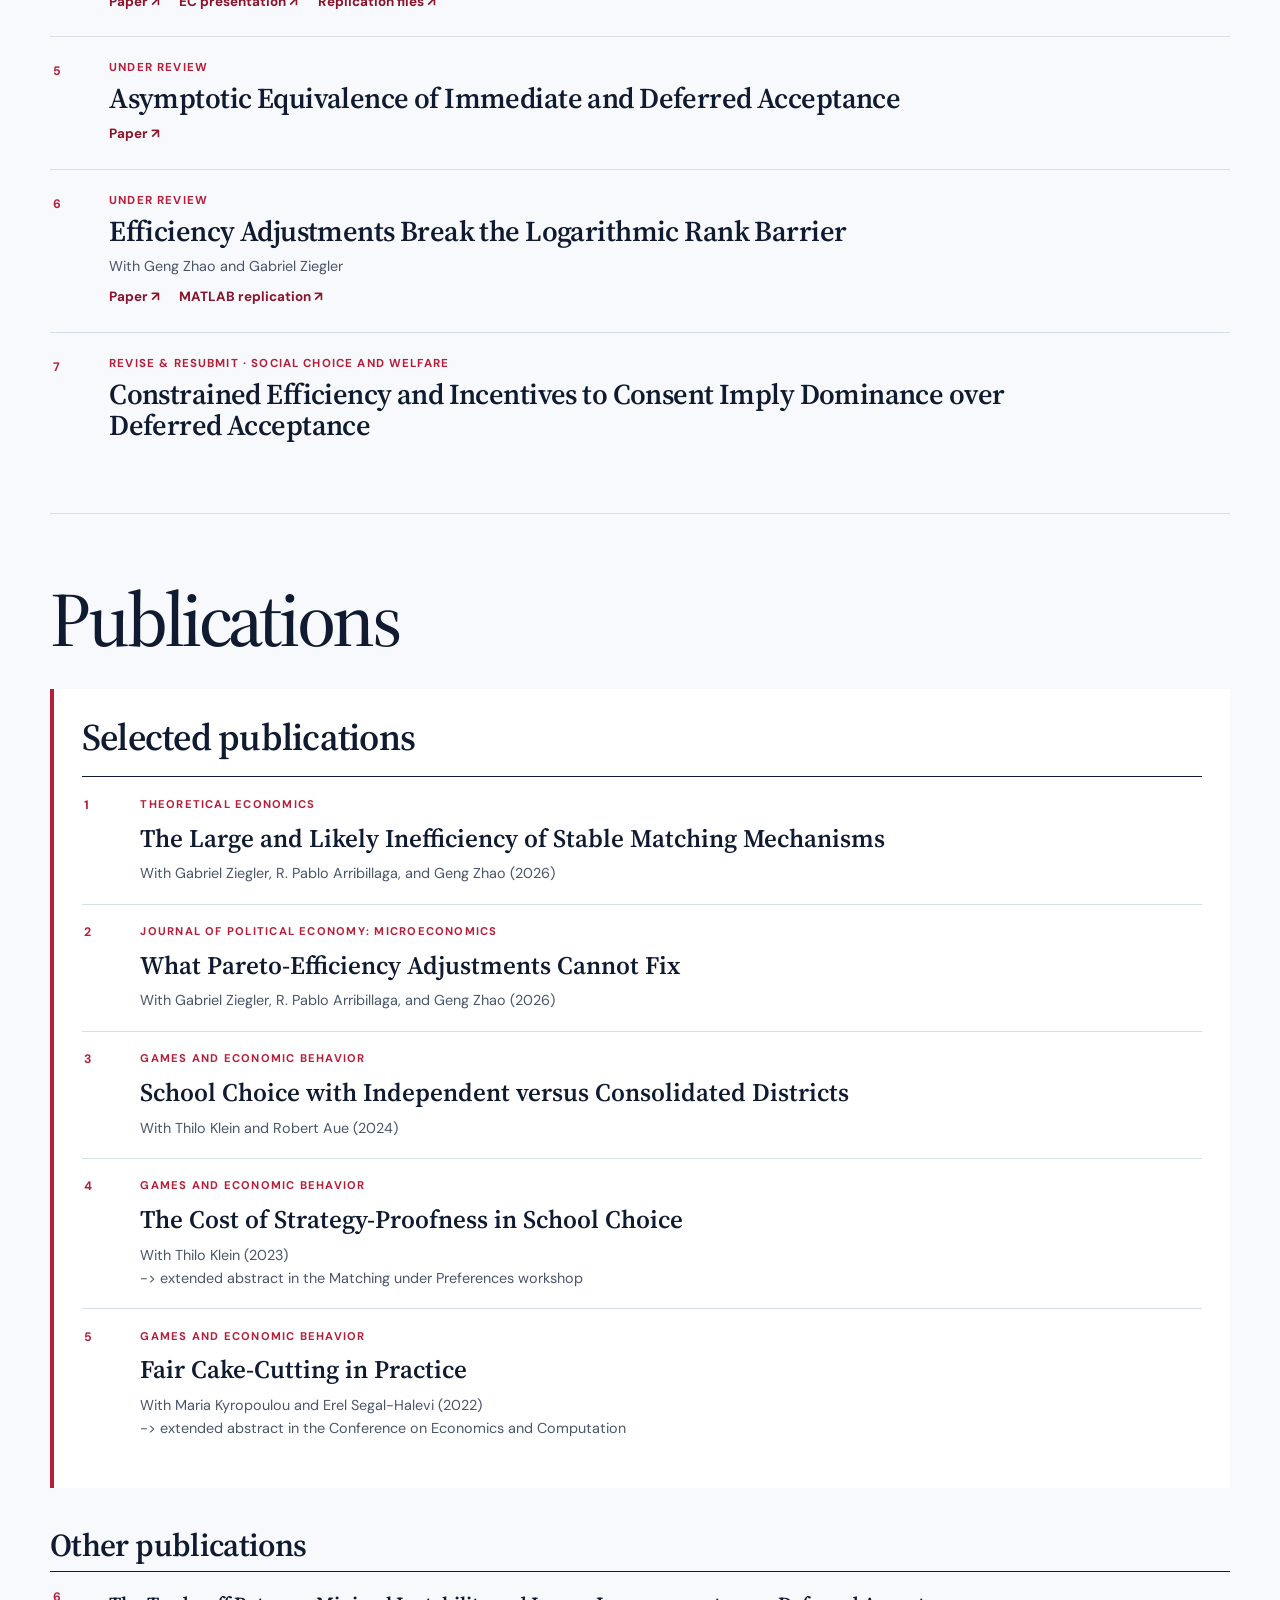
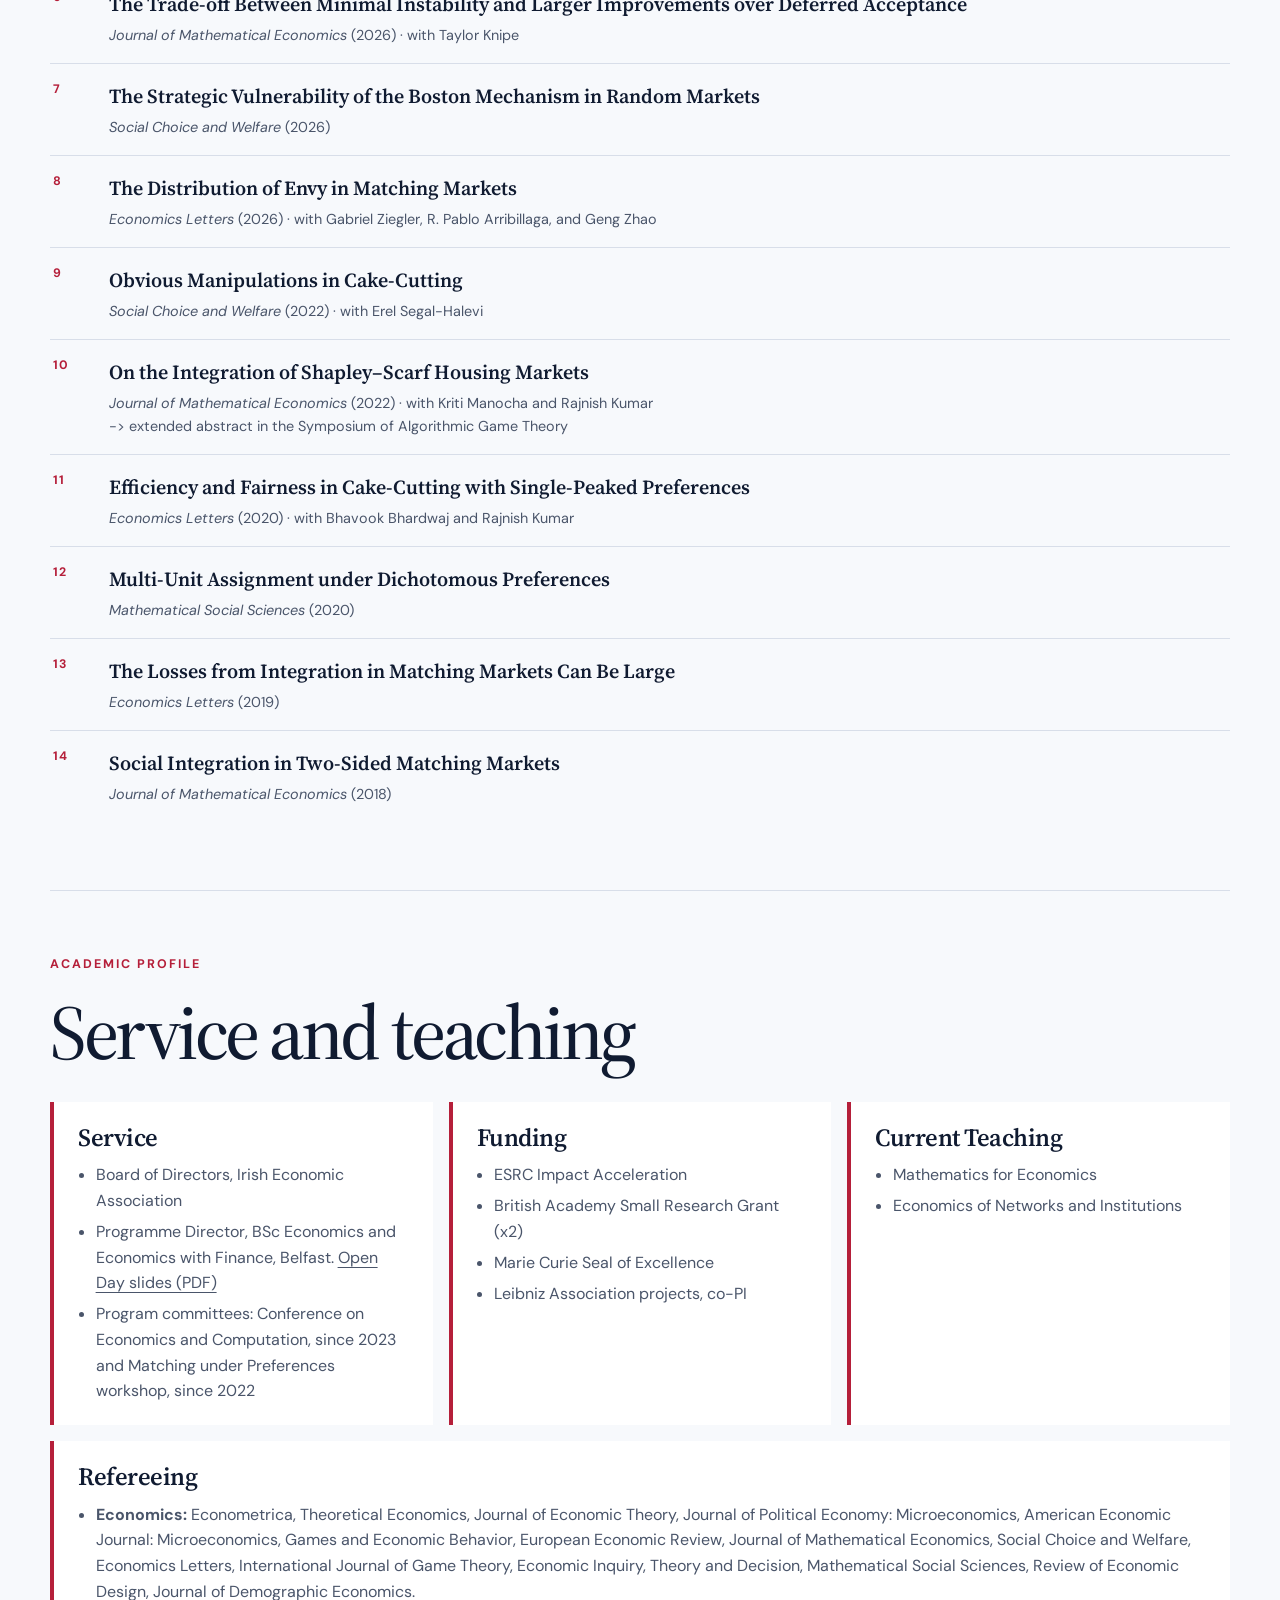
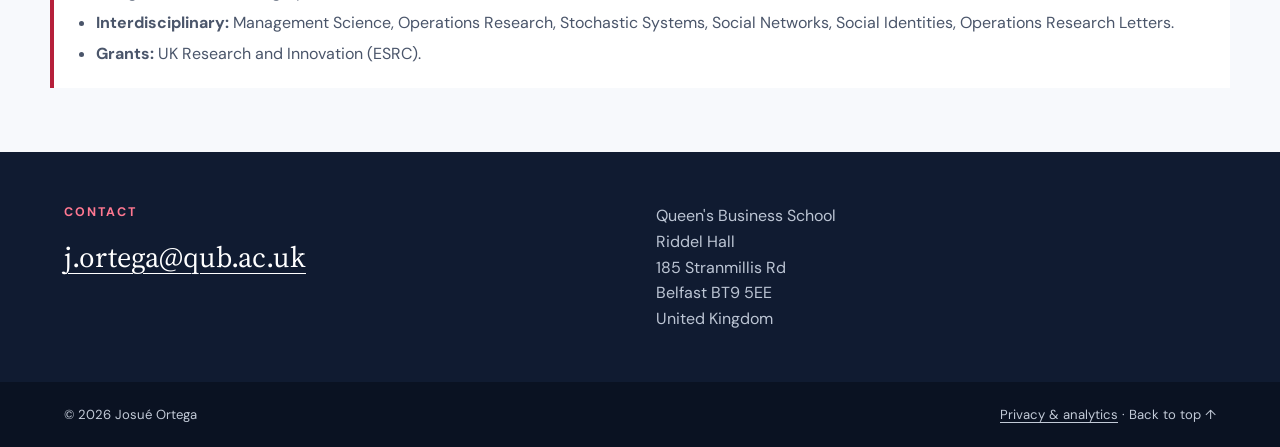
==== commit 8caa6fb8: "Add Economics Open Day slides to programme director entry" ====
--- a/index.html
+++ b/index.html
@@ -252,7 +252,7 @@
           <h3>Service</h3>
           <ul>
             <li>Board of Directors, Irish Economic Association</li>
-           <li>Programme Director, BSc Economics and Economics with Finance, Belfast.</li>
+           <li>Programme Director, BSc Economics and Economics with Finance, Belfast. <a href="Queens_Economics_Open_Day_Editable.pdf" target="_blank" rel="noopener">Open Day slides (PDF)</a></li>
             <li>Program committees: Conference on Economics and Computation, since 2023<br /> 
               and Matching under Preferences workshop, since 2022</li>
           </ul>
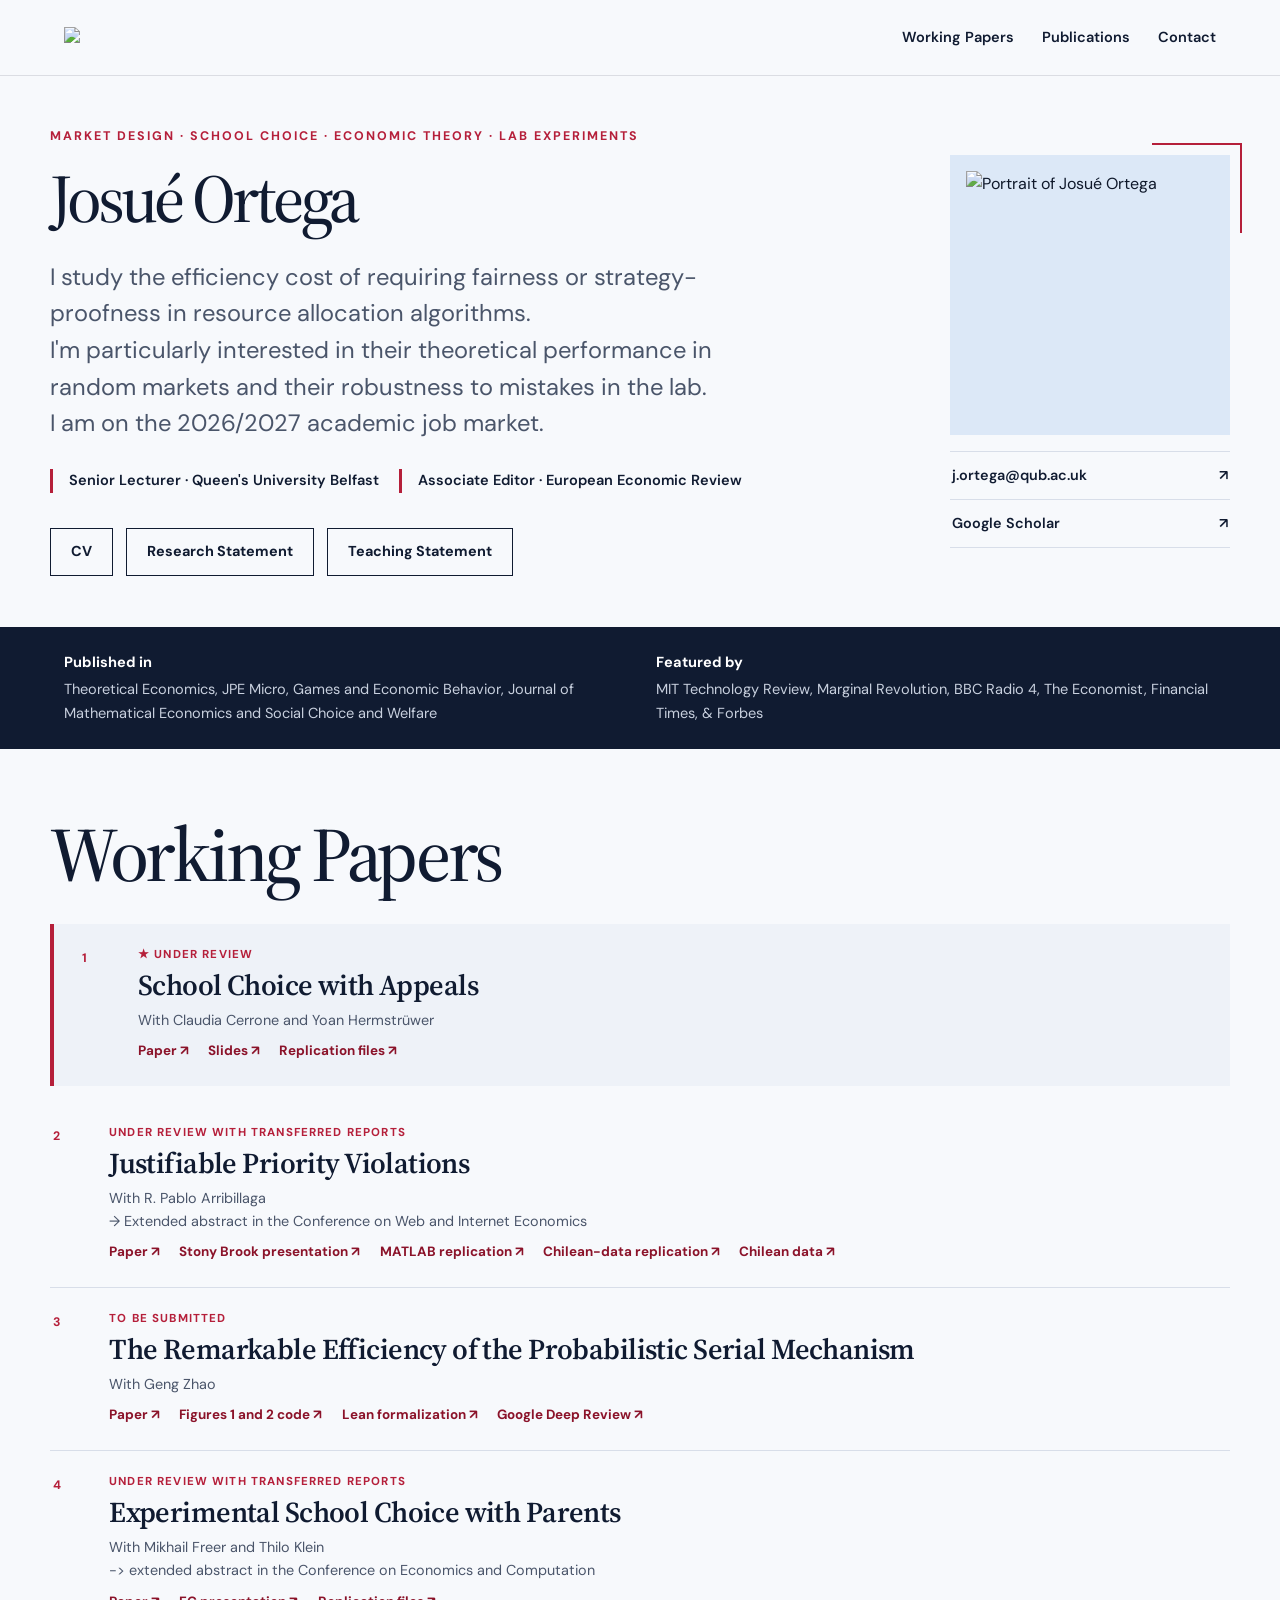
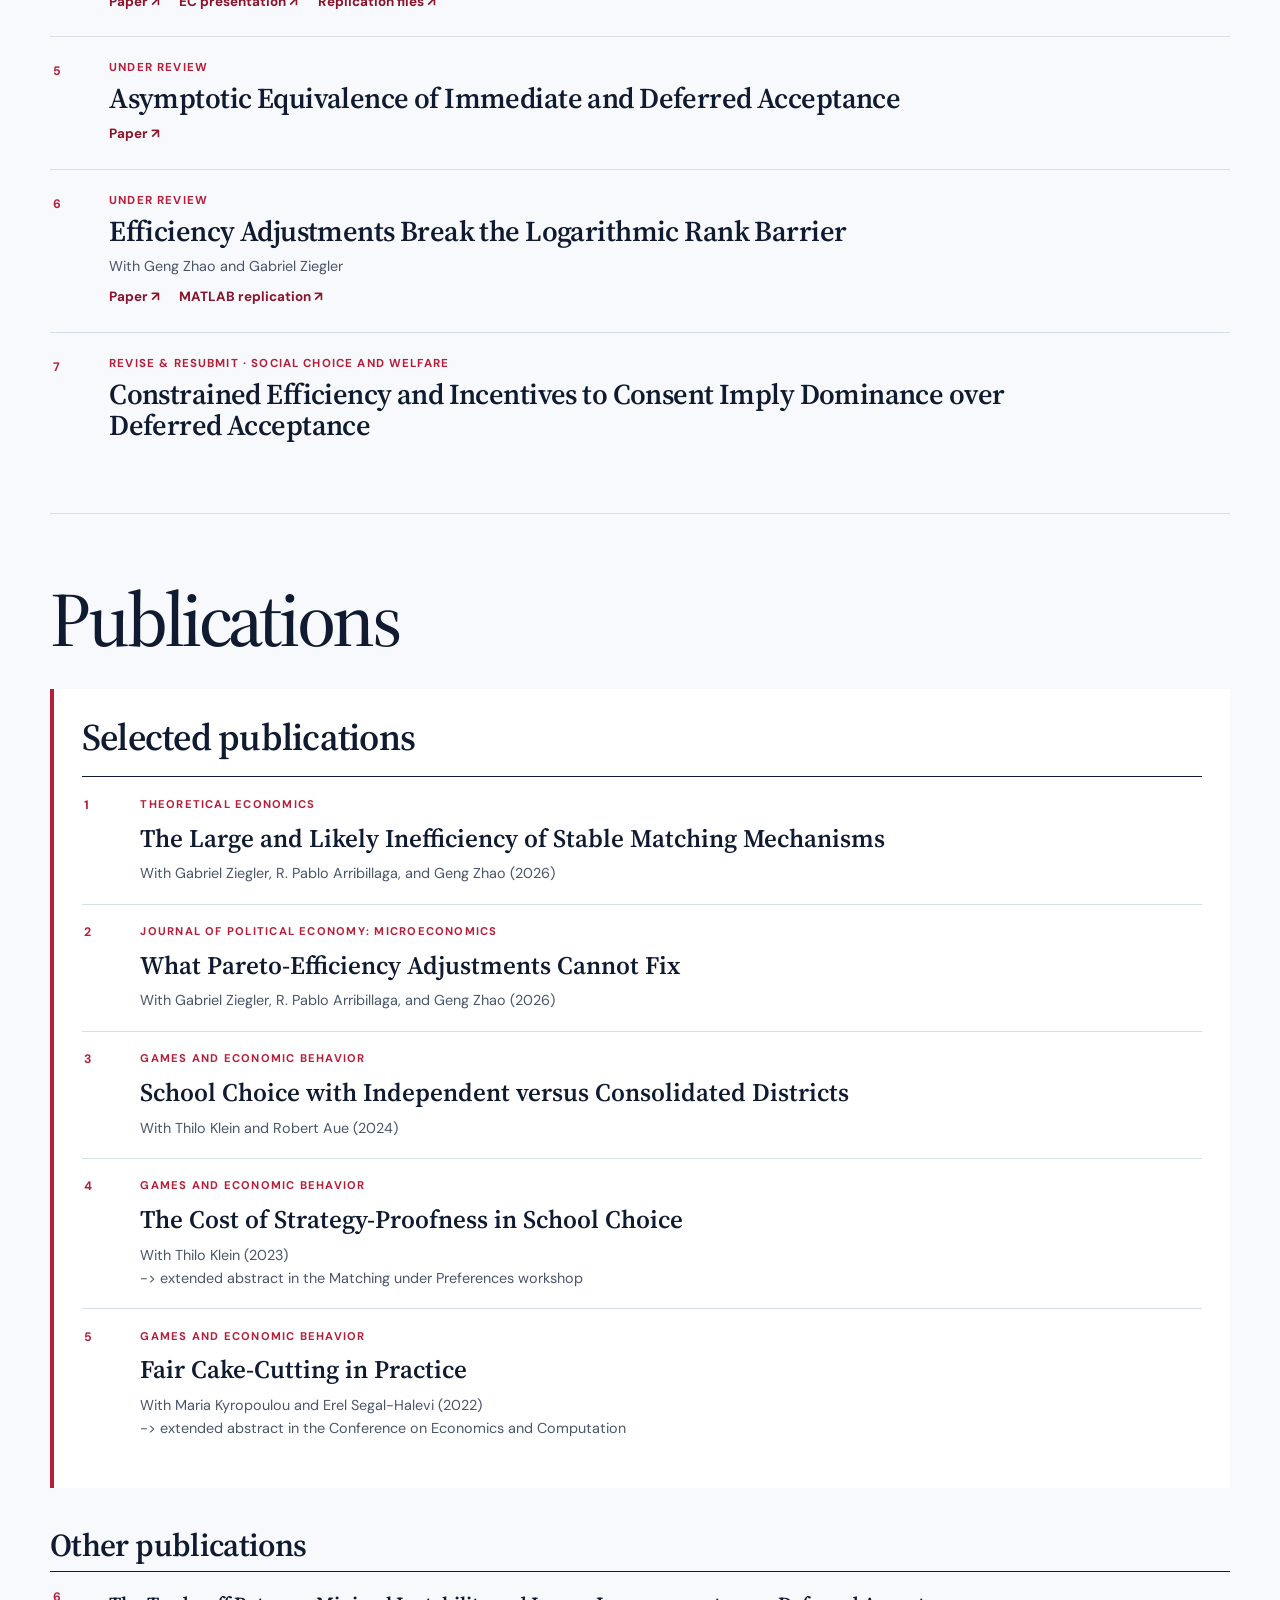
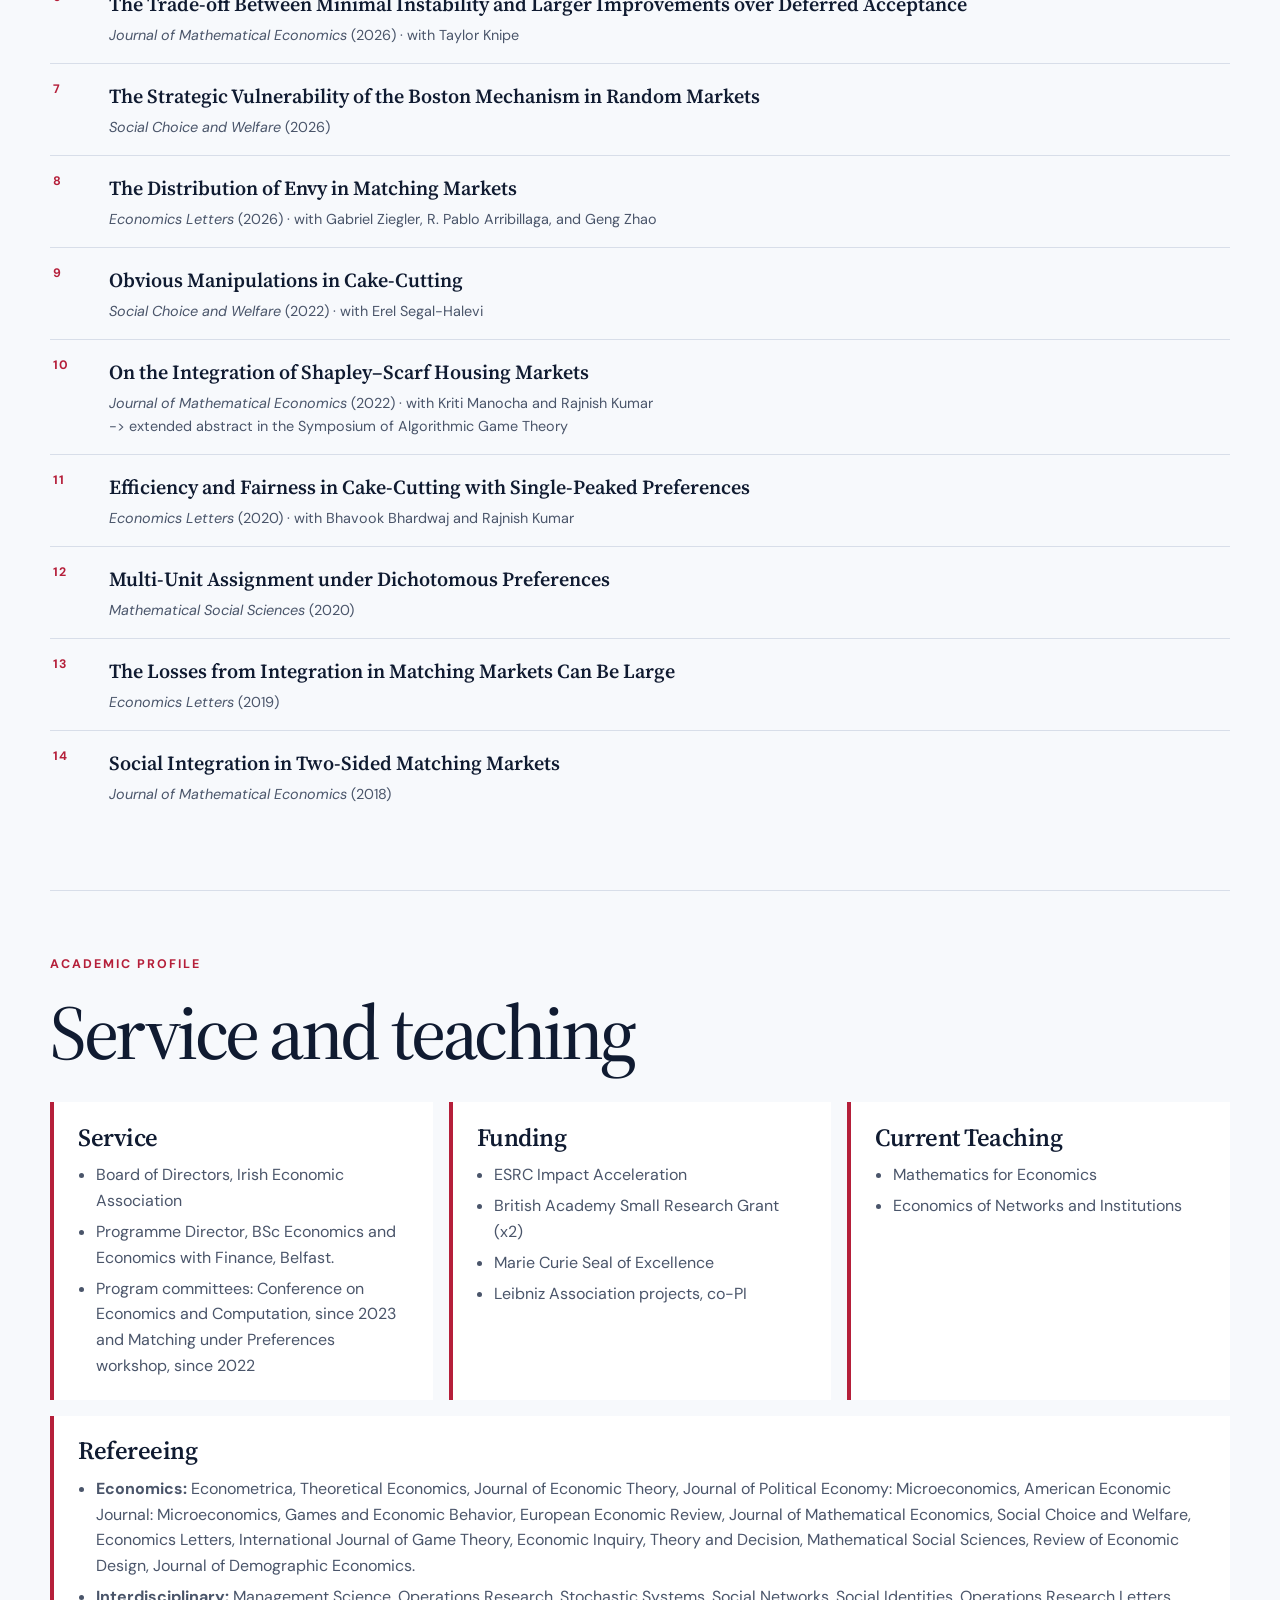
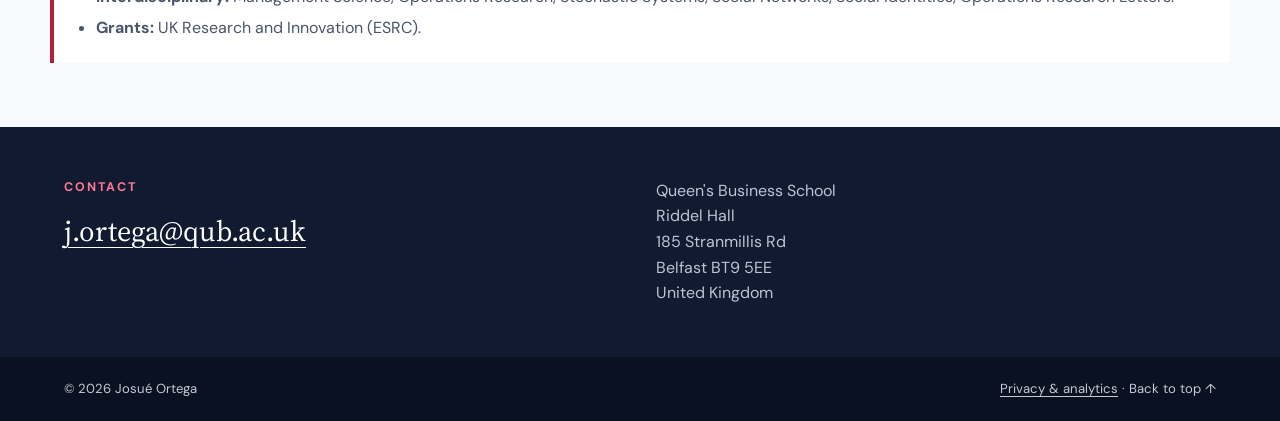
==== commit da4282f7: "Remove Open Day slides link from website" ====
--- a/index.html
+++ b/index.html
@@ -252,7 +252,7 @@
           <h3>Service</h3>
           <ul>
             <li>Board of Directors, Irish Economic Association</li>
-           <li>Programme Director, BSc Economics and Economics with Finance, Belfast. <a href="Queens_Economics_Open_Day_Editable.pdf" target="_blank" rel="noopener">Open Day slides (PDF)</a></li>
+           <li>Programme Director, BSc Economics and Economics with Finance, Belfast.</li>
             <li>Program committees: Conference on Economics and Computation, since 2023<br /> 
               and Matching under Preferences workshop, since 2022</li>
           </ul>
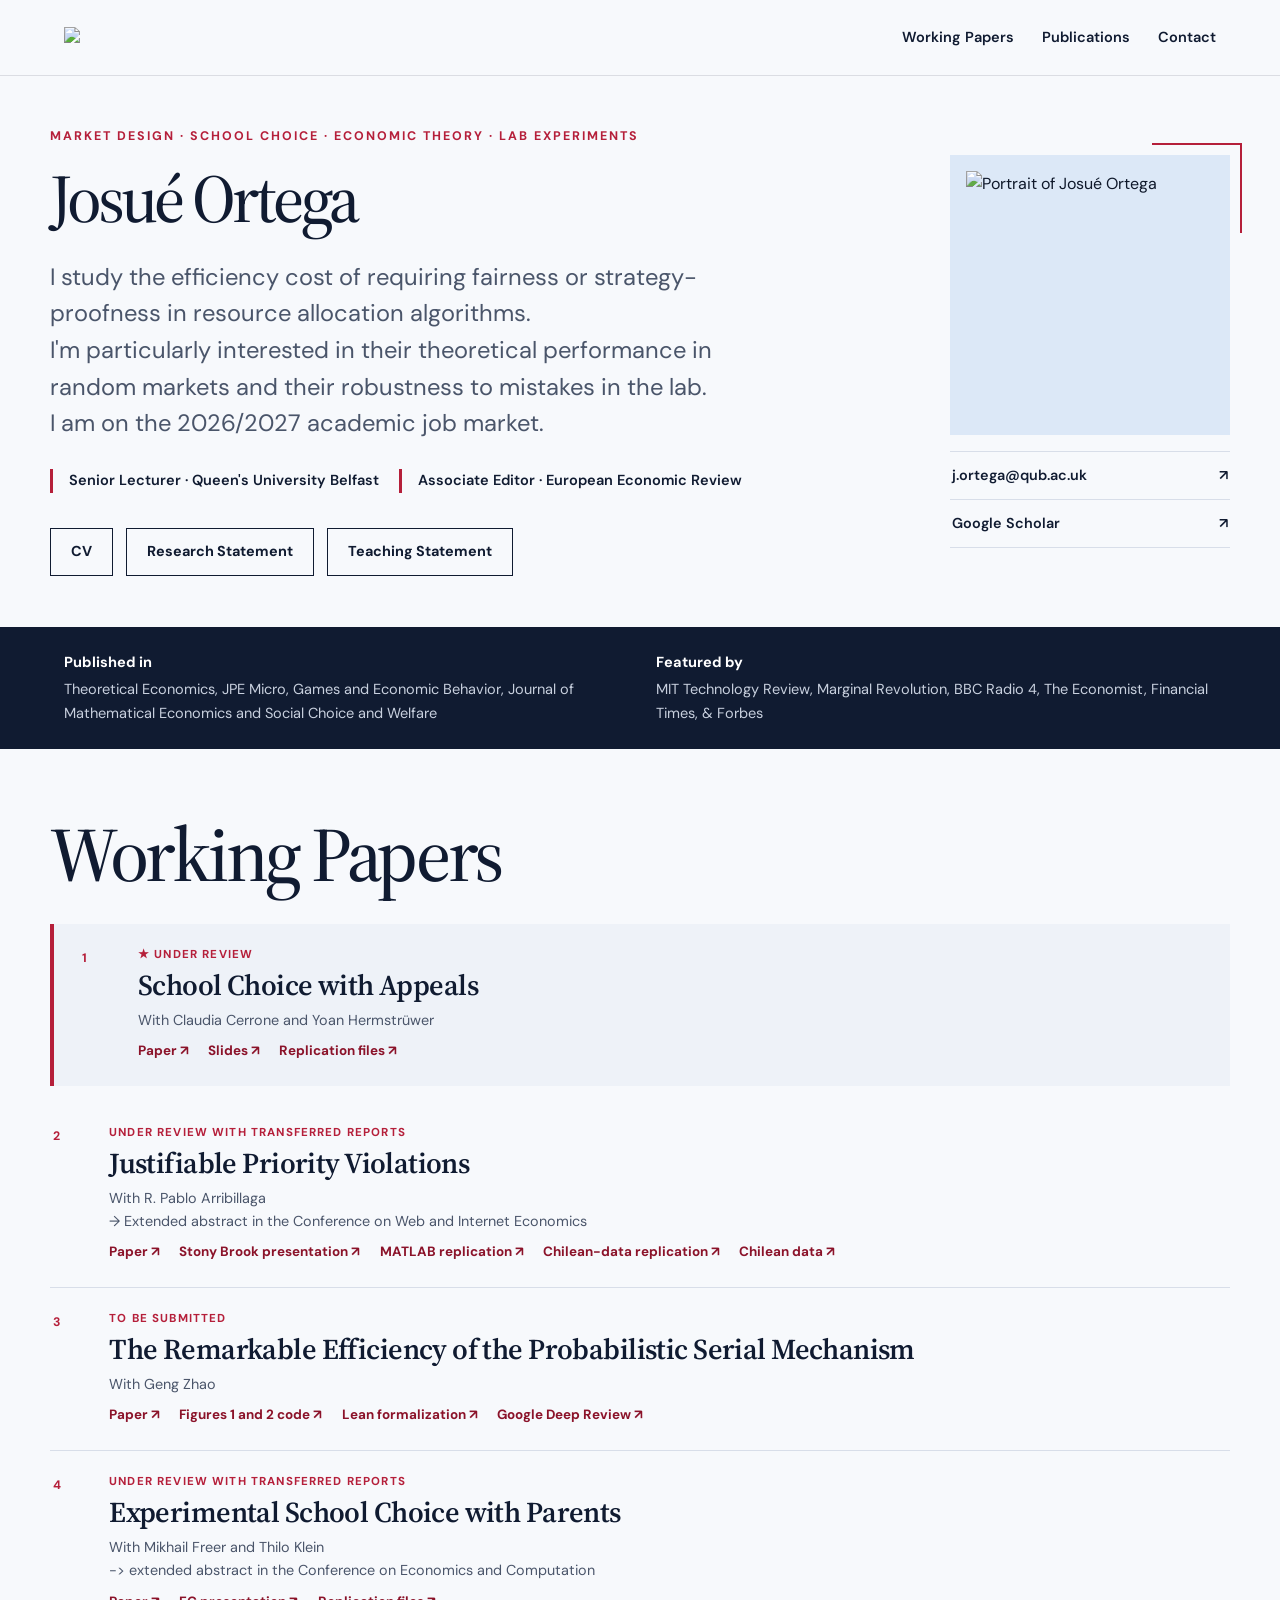
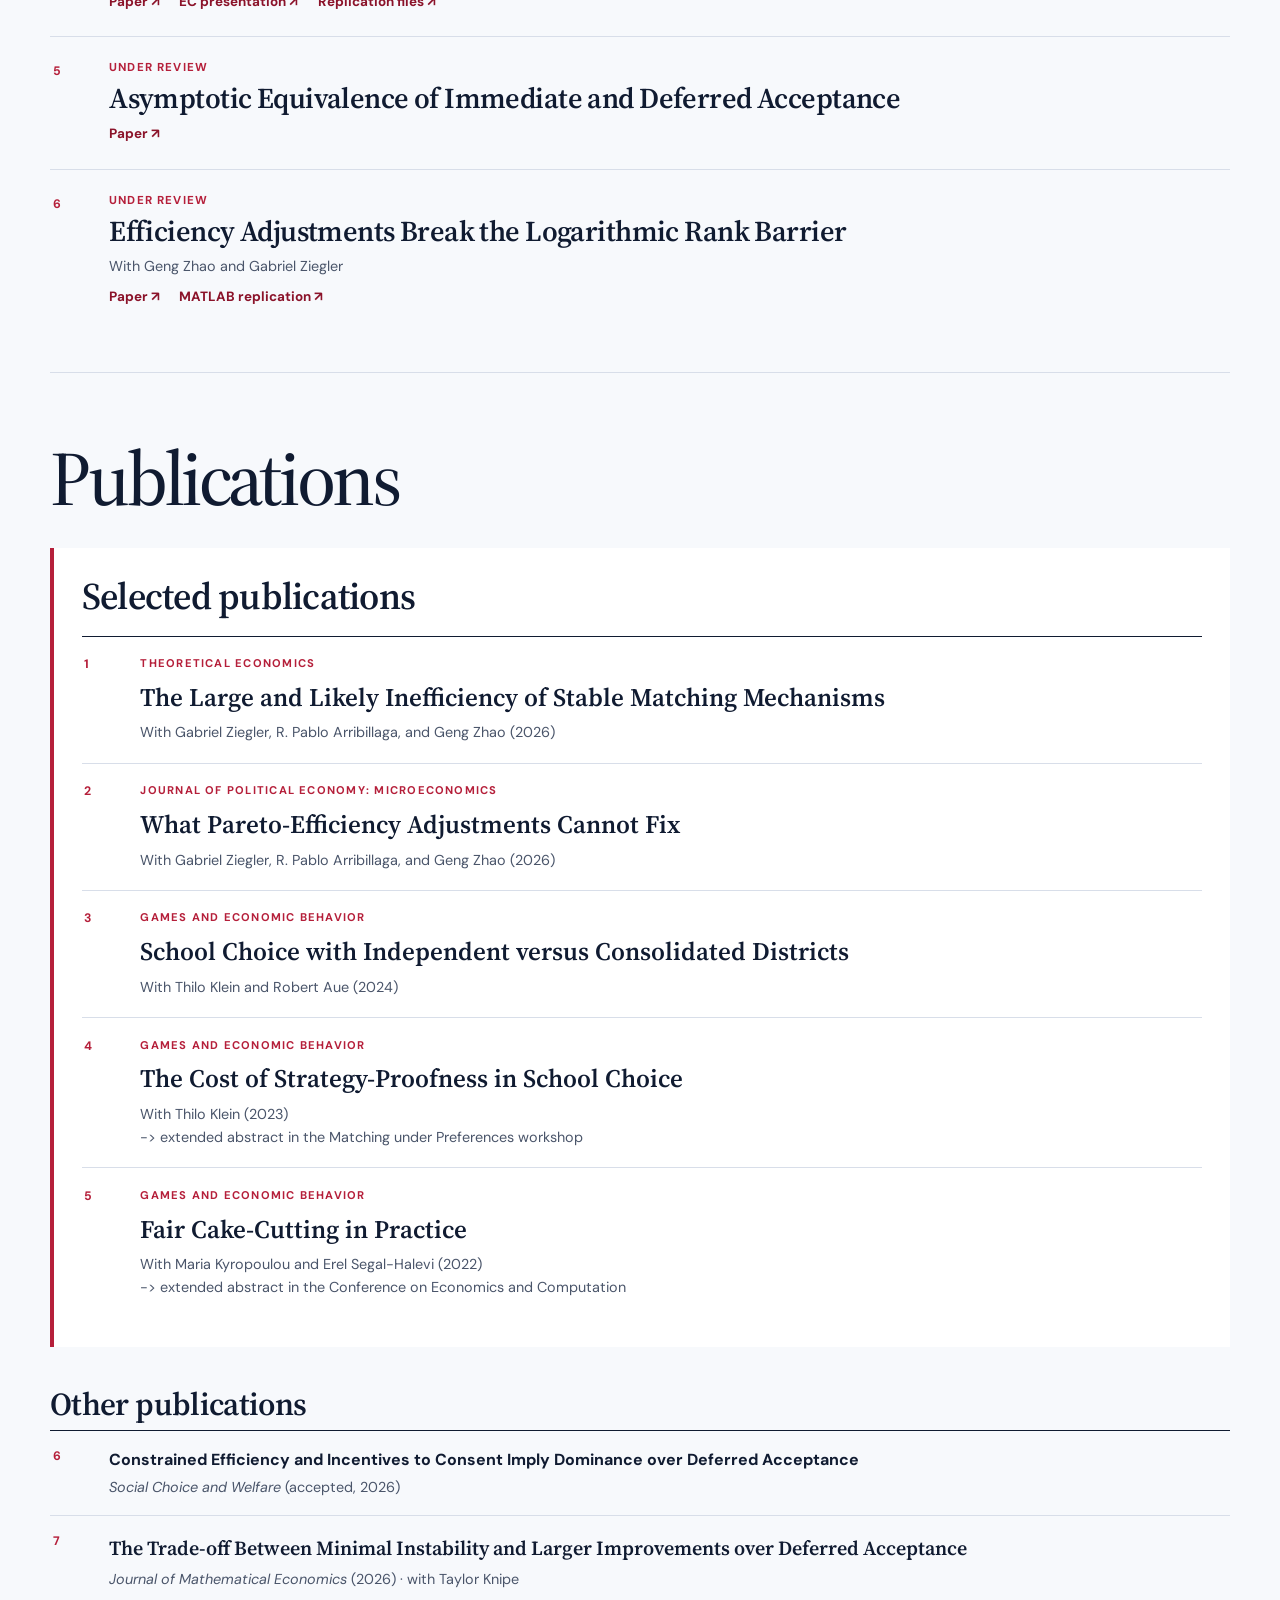
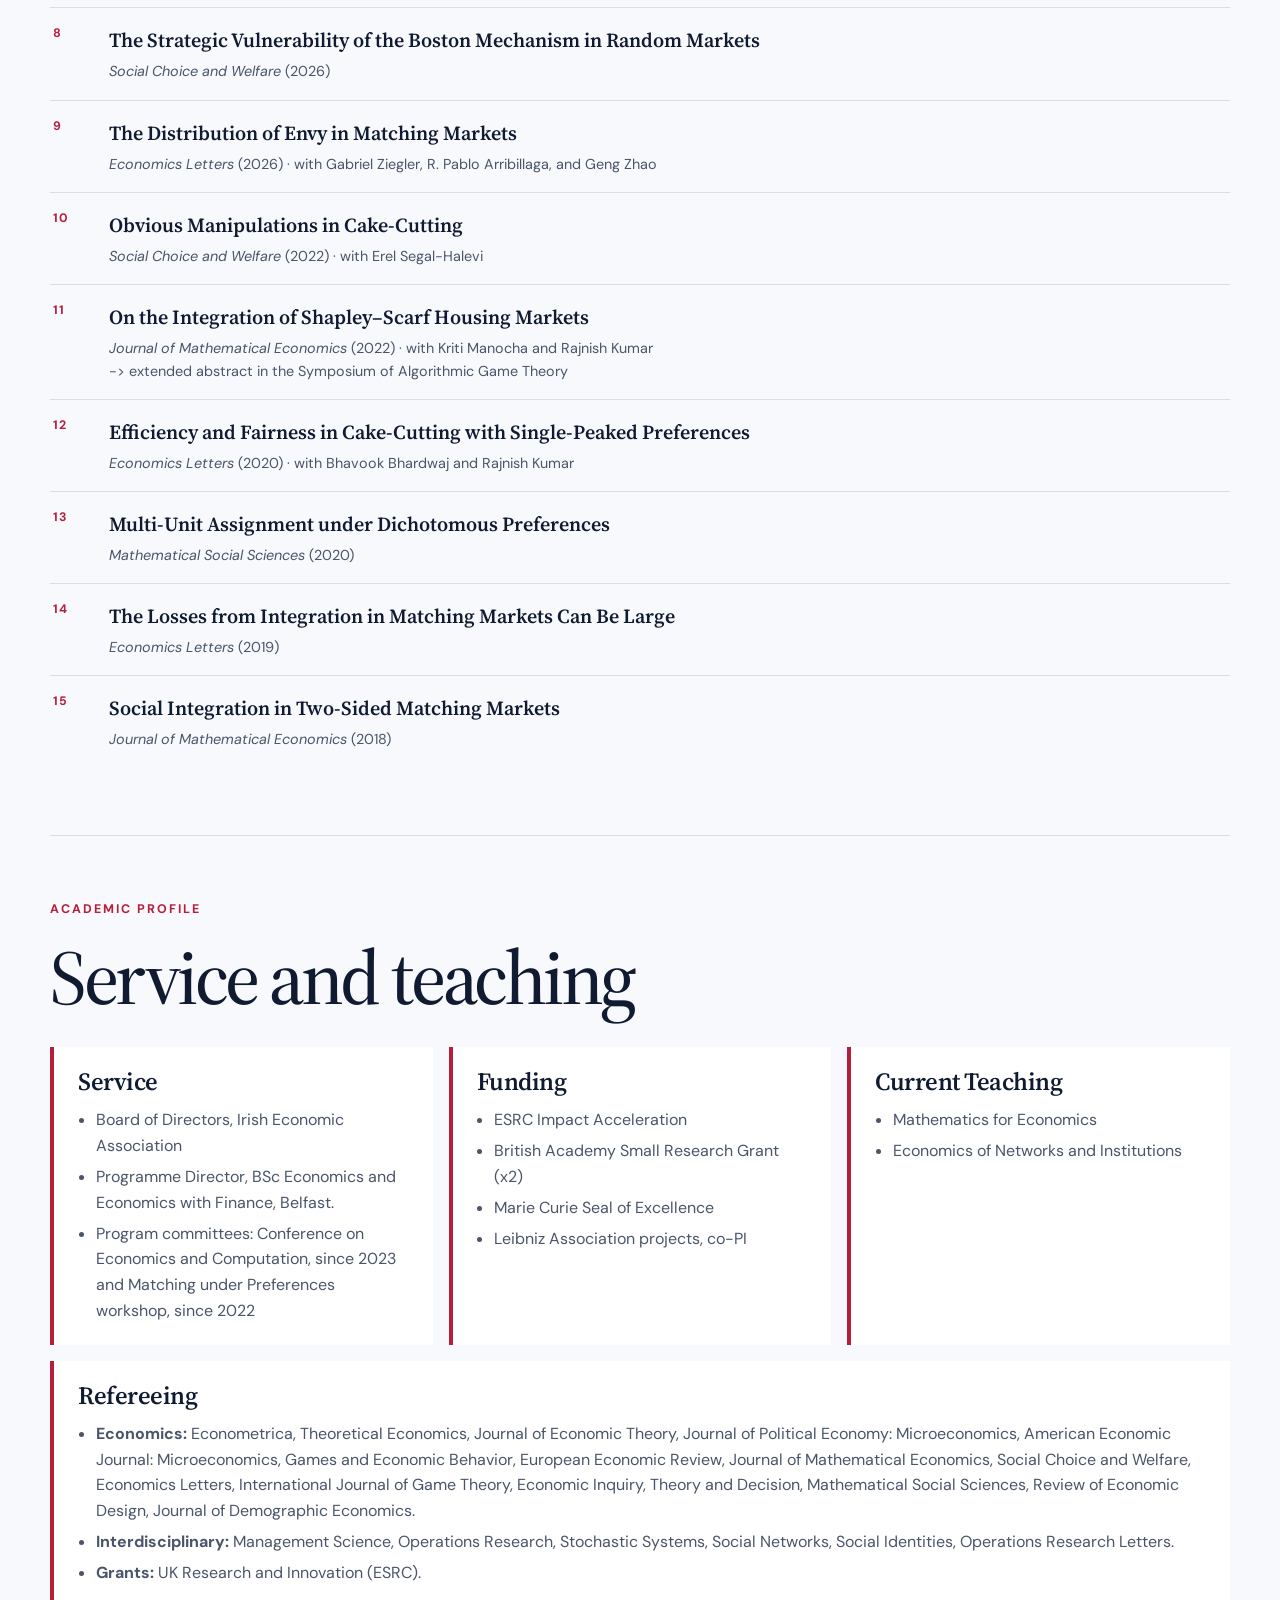
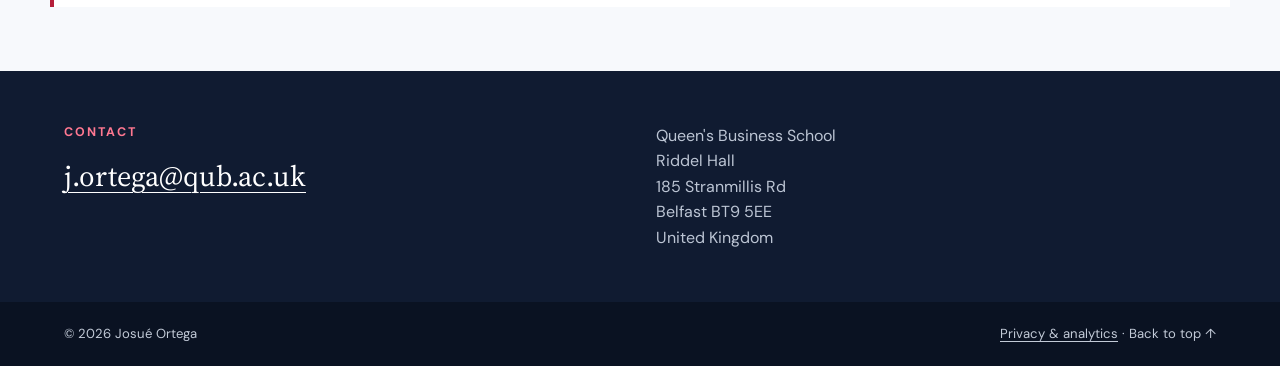
==== commit f697f93f: "Move consent paper to accepted publications in Social Choice and Welfare" ====
--- a/index.html
+++ b/index.html
@@ -147,13 +147,6 @@
             <div class="paper-resources"><a href="https://arxiv.org/abs/2608.09984">Paper <span>↗</span></a><a href="https://www.dropbox.com/scl/fi/6ubs2bho7xv1eiu2kvwq0/eada_rcc_fast_run.m?dl=0&amp;rlkey=f9p66dng507q25j7apxy3fjwp&amp;st=1kbt0d43">MATLAB replication <span>↗</span></a></div>
           </article>
         </li>
-        <li>
-          <span class="paper-number">7</span>
-          <article>
-            <p class="paper-meta">Revise &amp; resubmit · Social Choice and Welfare</p>
-            <h3>Constrained Efficiency and Incentives to Consent Imply Dominance over Deferred Acceptance</h3>
-          </article>
-        </li>
       </ol>
     </section>
 
@@ -203,38 +196,42 @@
         <ol class="publication-list other-list">
         <li>
           <span class="pub-number">6</span>
+          <div><strong>Constrained Efficiency and Incentives to Consent Imply Dominance over Deferred Acceptance</strong><p><em>Social Choice and Welfare</em> (accepted, 2026)</p></div>
+        </li>
+        <li>
+          <span class="pub-number">7</span>
           <div><a href="https://doi.org/10.1016/j.jmateco.2026.103324">The Trade-off Between Minimal Instability and Larger Improvements over Deferred Acceptance</a><p><em>Journal of Mathematical Economics</em> (2026) · with Taylor Knipe</p></div>
         </li>
         <li>
-          <span class="pub-number">7</span>
+          <span class="pub-number">8</span>
           <div><a href="https://link.springer.com/article/10.1007/s00355-026-01655-9">The Strategic Vulnerability of the Boston Mechanism in Random Markets</a><p><em>Social Choice and Welfare</em> (2026)</p></div>
         </li>
         <li>
-          <span class="pub-number">8</span>
+          <span class="pub-number">9</span>
           <div><a href="https://doi.org/10.1016/j.econlet.2026.112936">The Distribution of Envy in Matching Markets</a><p><em>Economics Letters</em> (2026) · with Gabriel Ziegler, R. Pablo Arribillaga, and Geng Zhao</p></div>
         </li>
         <li>
-          <span class="pub-number">9</span>
+          <span class="pub-number">10</span>
           <div><a href="https://link.springer.com/article/10.1007/s00355-022-01416-4">Obvious Manipulations in Cake-Cutting</a><p><em>Social Choice and Welfare</em> (2022) · with Erel Segal-Halevi</p></div>
         </li>
         <li>
-          <span class="pub-number">10</span>
+          <span class="pub-number">11</span>
           <div><a href="https://doi.org/10.1016/j.jmateco.2022.102637">On the Integration of Shapley–Scarf Housing Markets</a><p><em>Journal of Mathematical Economics</em> (2022) · with Kriti Manocha and Rajnish Kumar<br>-> extended abstract in the Symposium of Algorithmic Game Theory</p></div>
         </li>
         <li>
-          <span class="pub-number">11</span>
+          <span class="pub-number">12</span>
           <div><a href="https://doi.org/10.1016/j.econlet.2020.109064">Efficiency and Fairness in Cake-Cutting with Single-Peaked Preferences</a><p><em>Economics Letters</em> (2020) · with Bhavook Bhardwaj and Rajnish Kumar</p></div>
         </li>
         <li>
-          <span class="pub-number">12</span>
+          <span class="pub-number">13</span>
           <div><a href="https://doi.org/10.1016/j.mathsocsci.2019.11.003">Multi-Unit Assignment under Dichotomous Preferences</a><p><em>Mathematical Social Sciences</em> (2020)</p></div>
         </li>
         <li>
-          <span class="pub-number">13</span>
+          <span class="pub-number">14</span>
           <div><a href="https://doi.org/10.1016/j.econlet.2018.10.028">The Losses from Integration in Matching Markets Can Be Large</a><p><em>Economics Letters</em> (2019)</p></div>
         </li>
         <li>
-          <span class="pub-number">14</span>
+          <span class="pub-number">15</span>
           <div><a href="https://doi.org/10.1016/j.jmateco.2018.08.003">Social Integration in Two-Sided Matching Markets</a><p><em>Journal of Mathematical Economics</em> (2018)</p></div>
         </li>
         </ol>
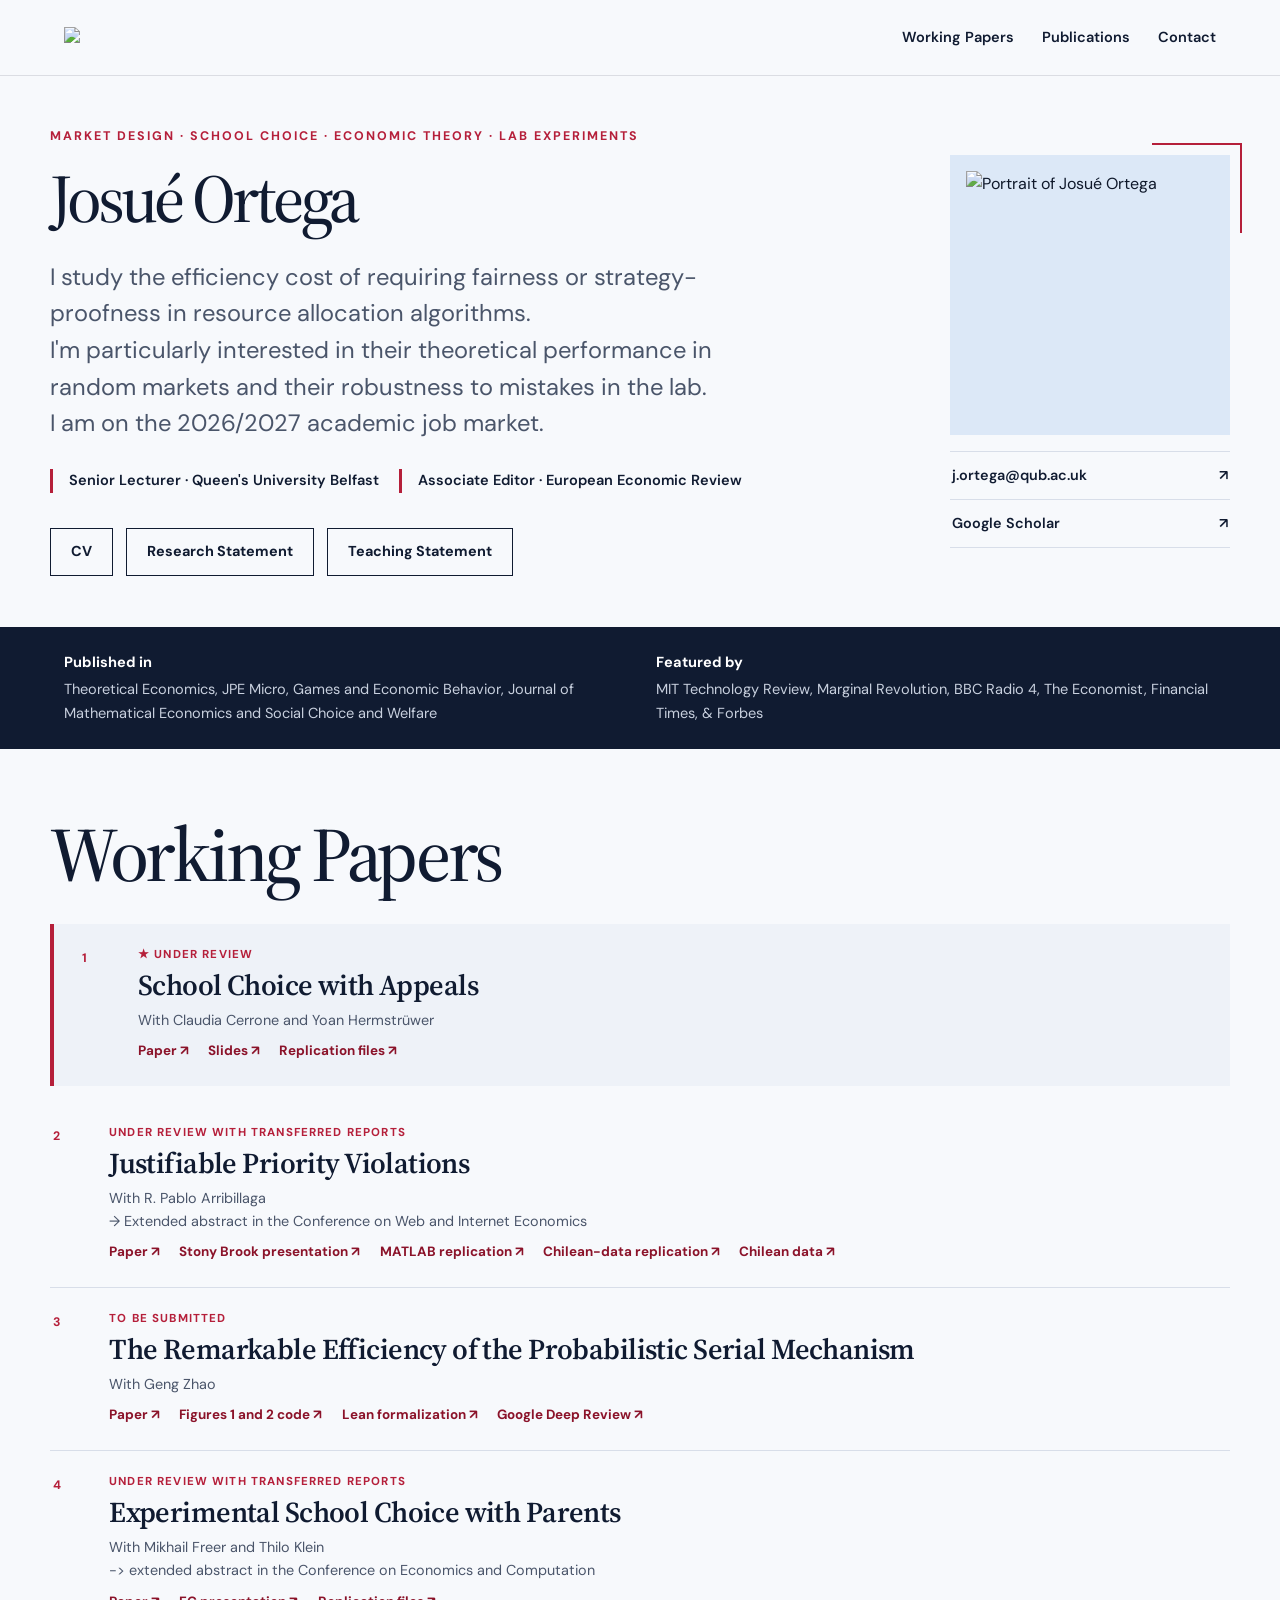
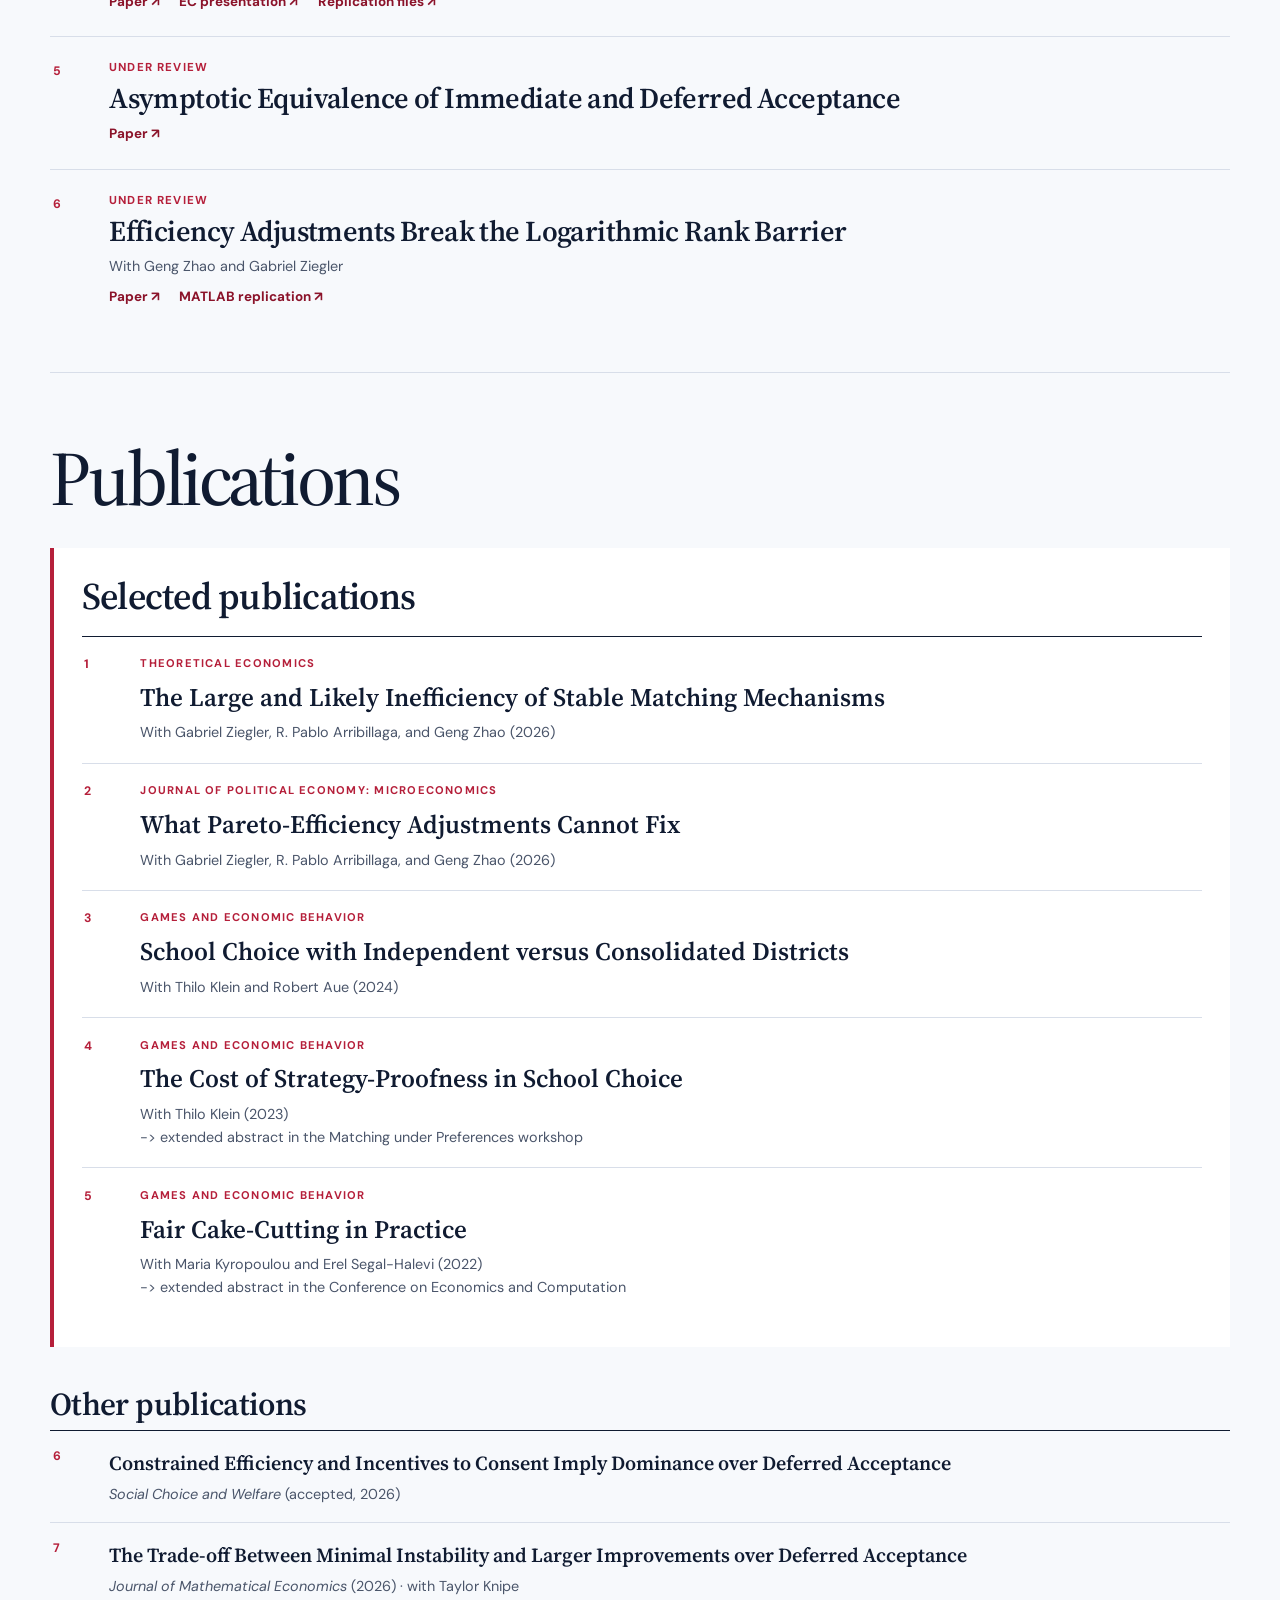
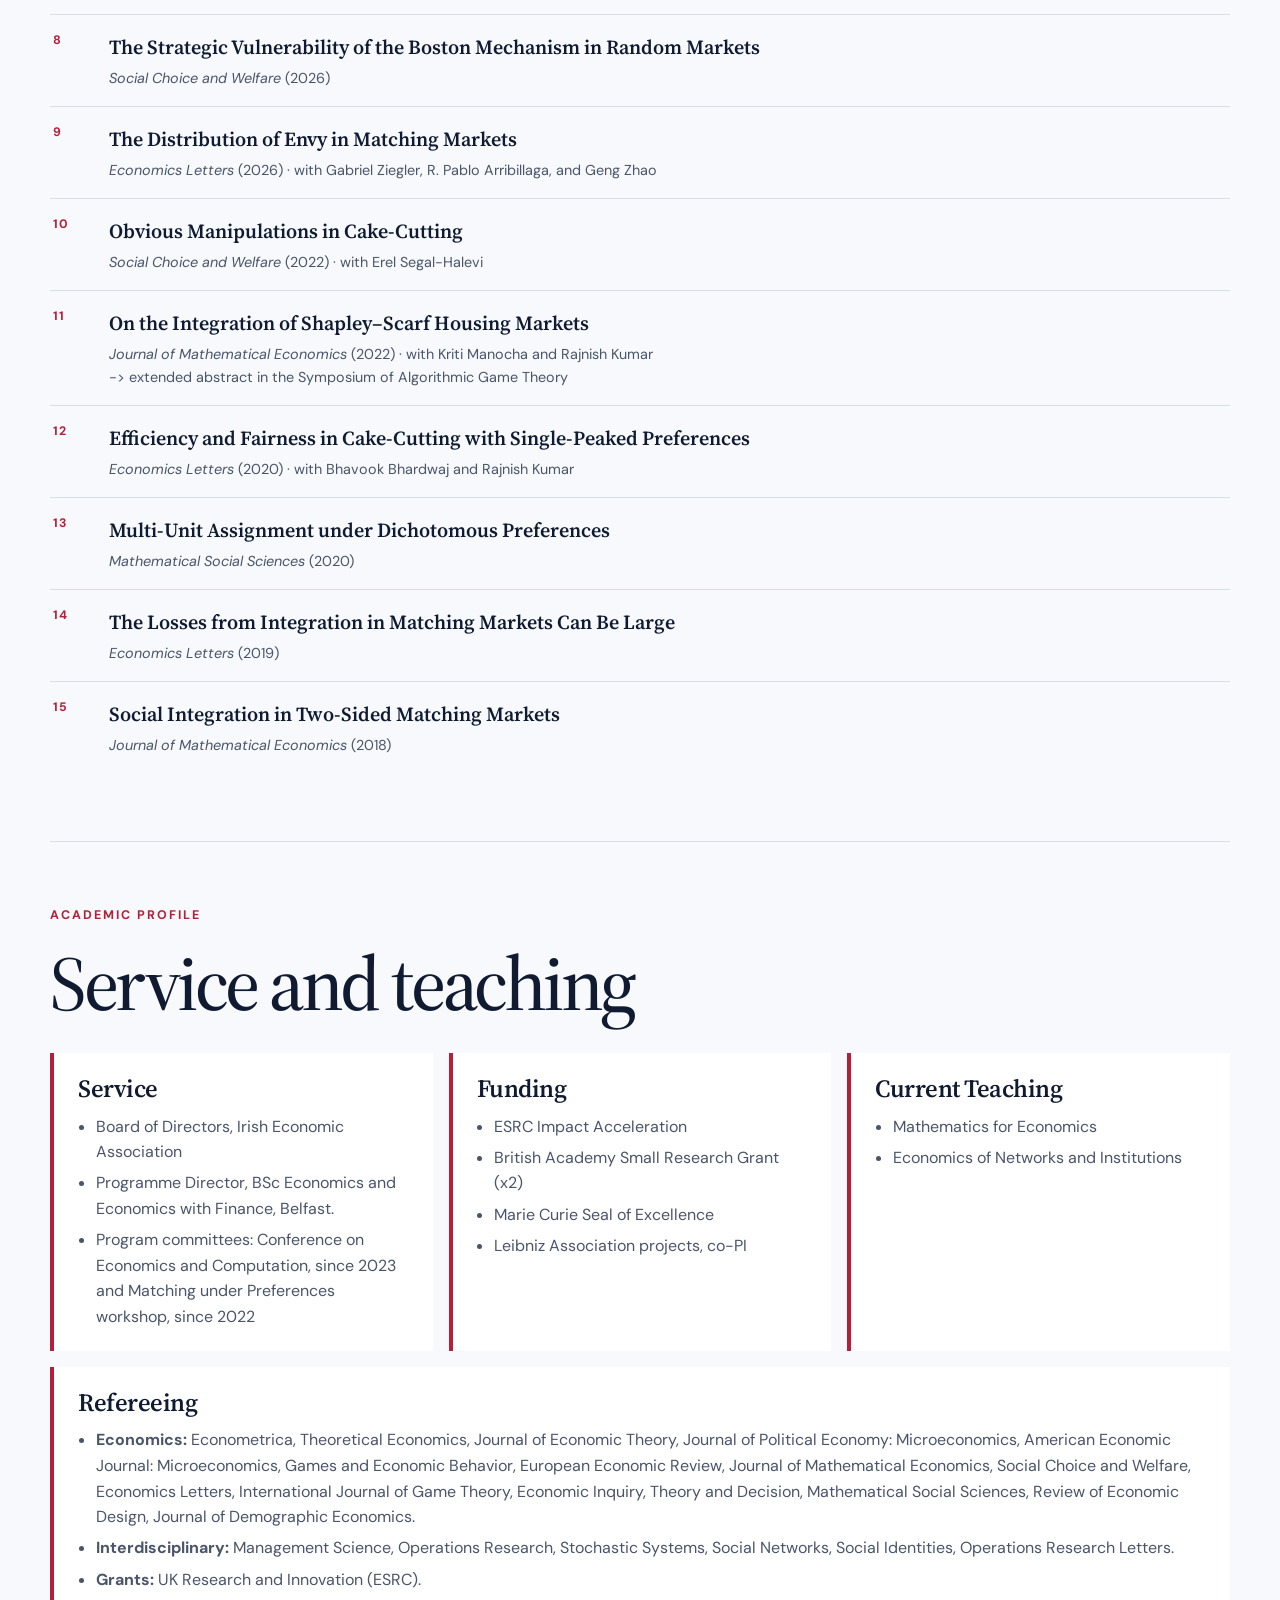
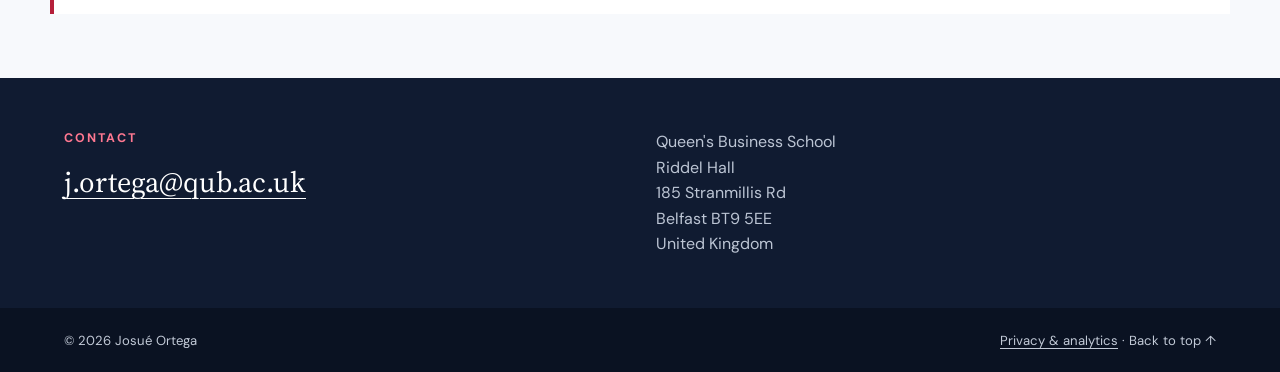
==== commit 0c590773: "Match accepted paper title typography to other publications" ====
--- a/index.html
+++ b/index.html
@@ -30,6 +30,13 @@
       border-bottom: 0;
       background: #eef2f8;
     }
+    .publication-list .publication-title {
+      font-family: "Source Serif 4", Georgia, serif;
+      font-size: 1.25rem;
+      font-weight: 600;
+      color: inherit;
+      text-decoration: none;
+    }
   </style>
 </head>
 <body>
@@ -196,7 +203,7 @@
         <ol class="publication-list other-list">
         <li>
           <span class="pub-number">6</span>
-          <div><strong>Constrained Efficiency and Incentives to Consent Imply Dominance over Deferred Acceptance</strong><p><em>Social Choice and Welfare</em> (accepted, 2026)</p></div>
+          <div><span class="publication-title">Constrained Efficiency and Incentives to Consent Imply Dominance over Deferred Acceptance</span><p><em>Social Choice and Welfare</em> (accepted, 2026)</p></div>
         </li>
         <li>
           <span class="pub-number">7</span>
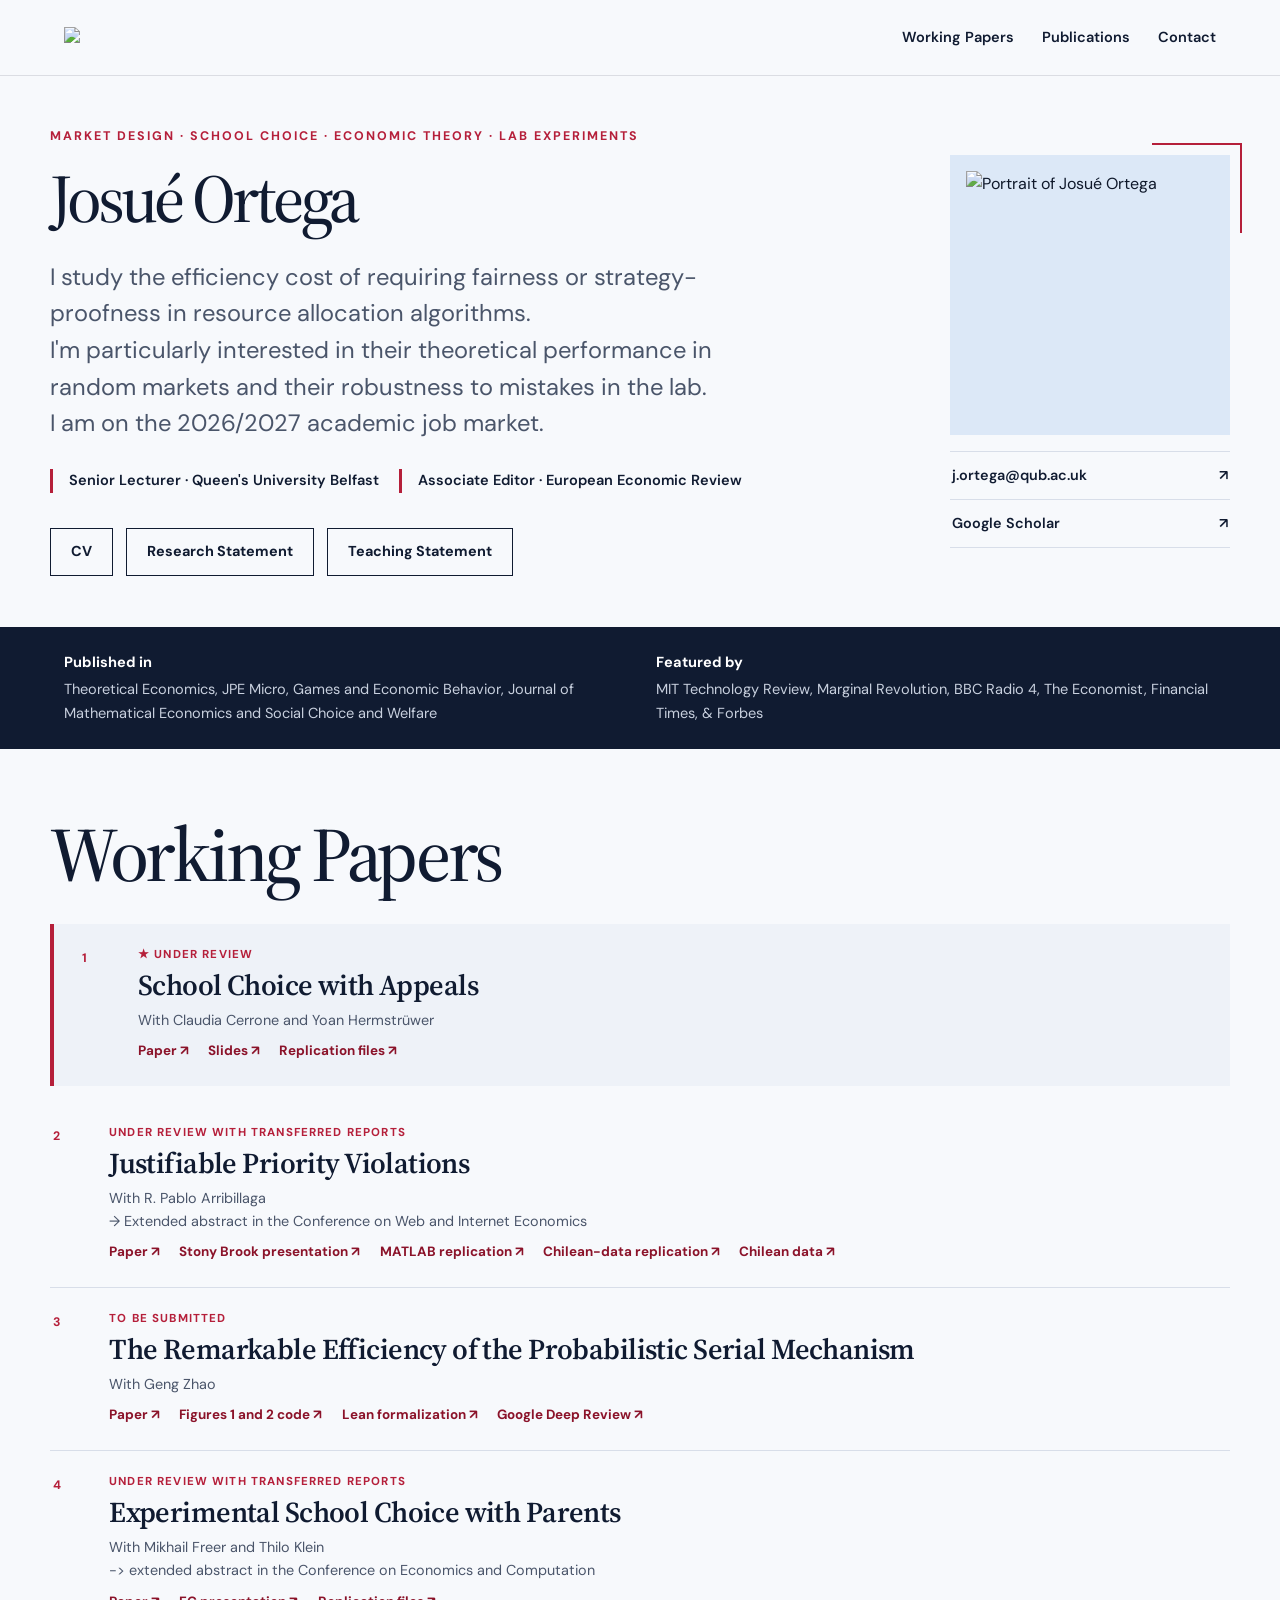
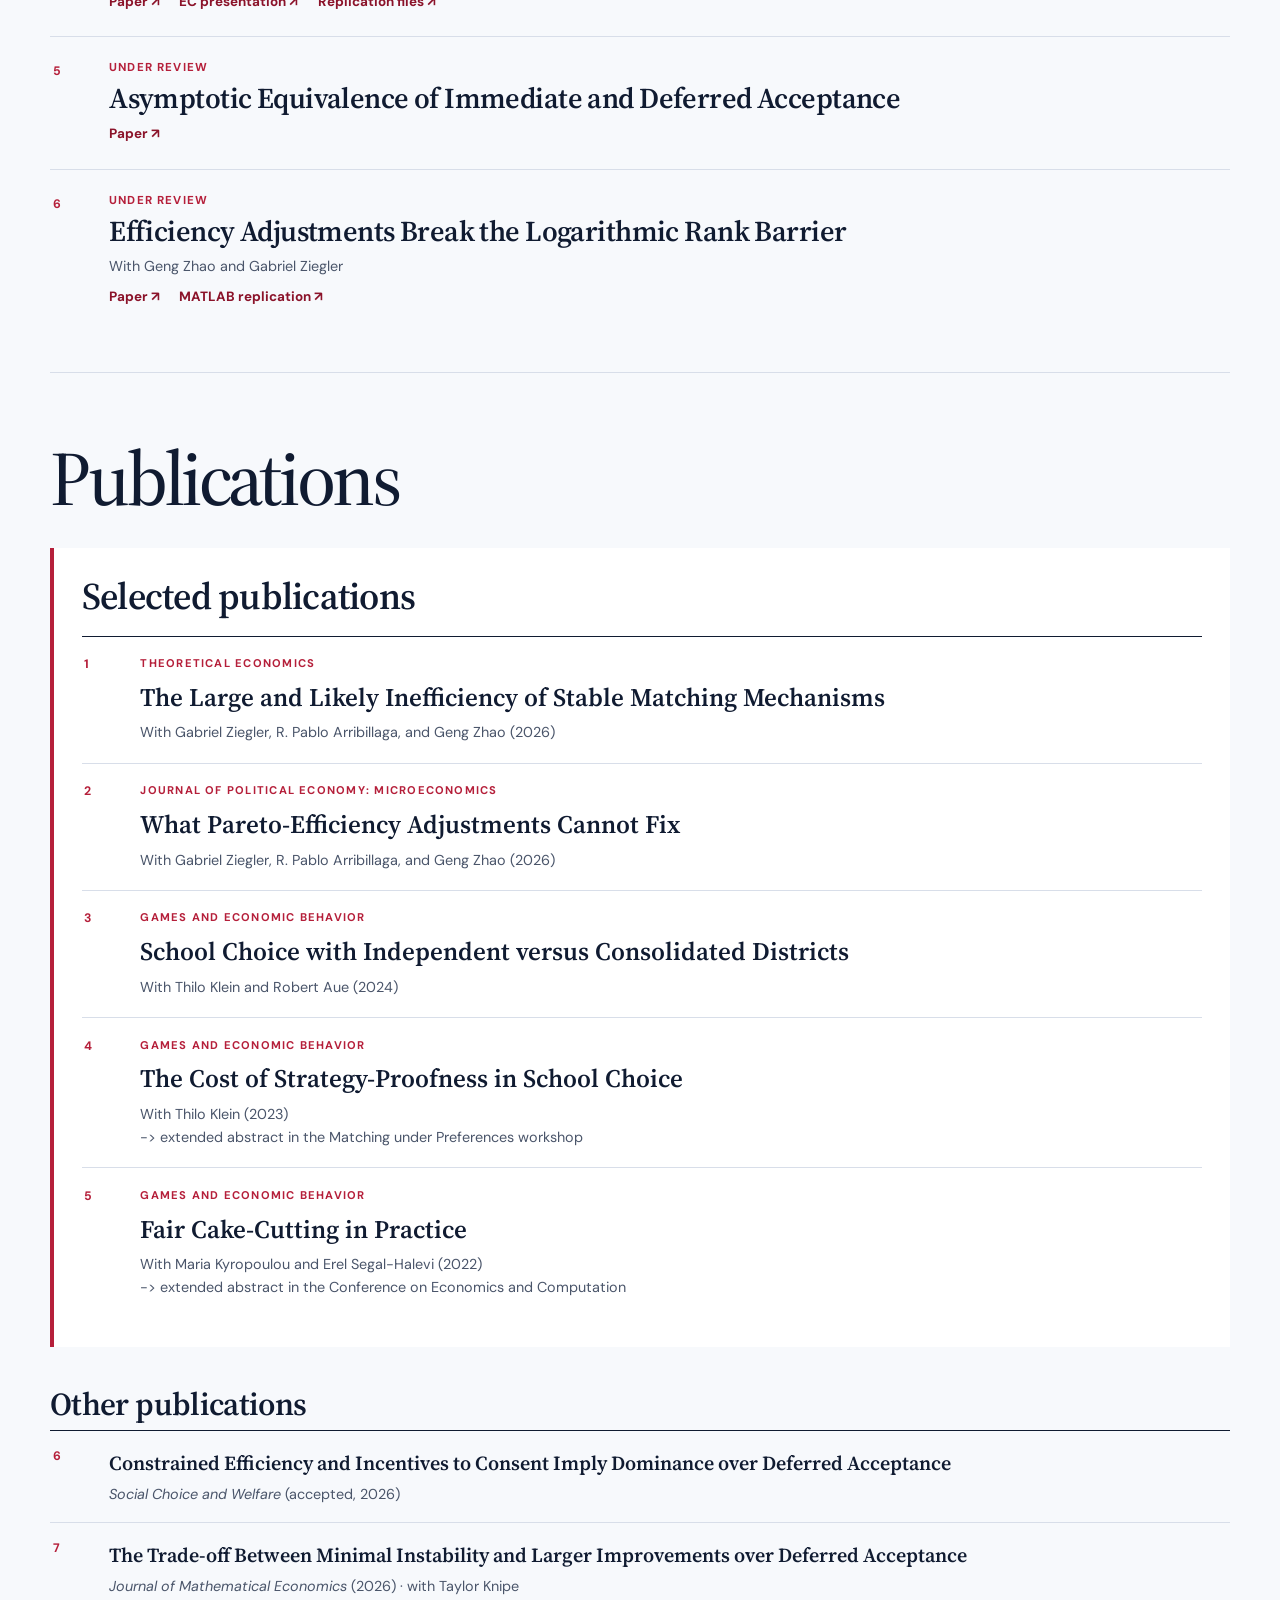
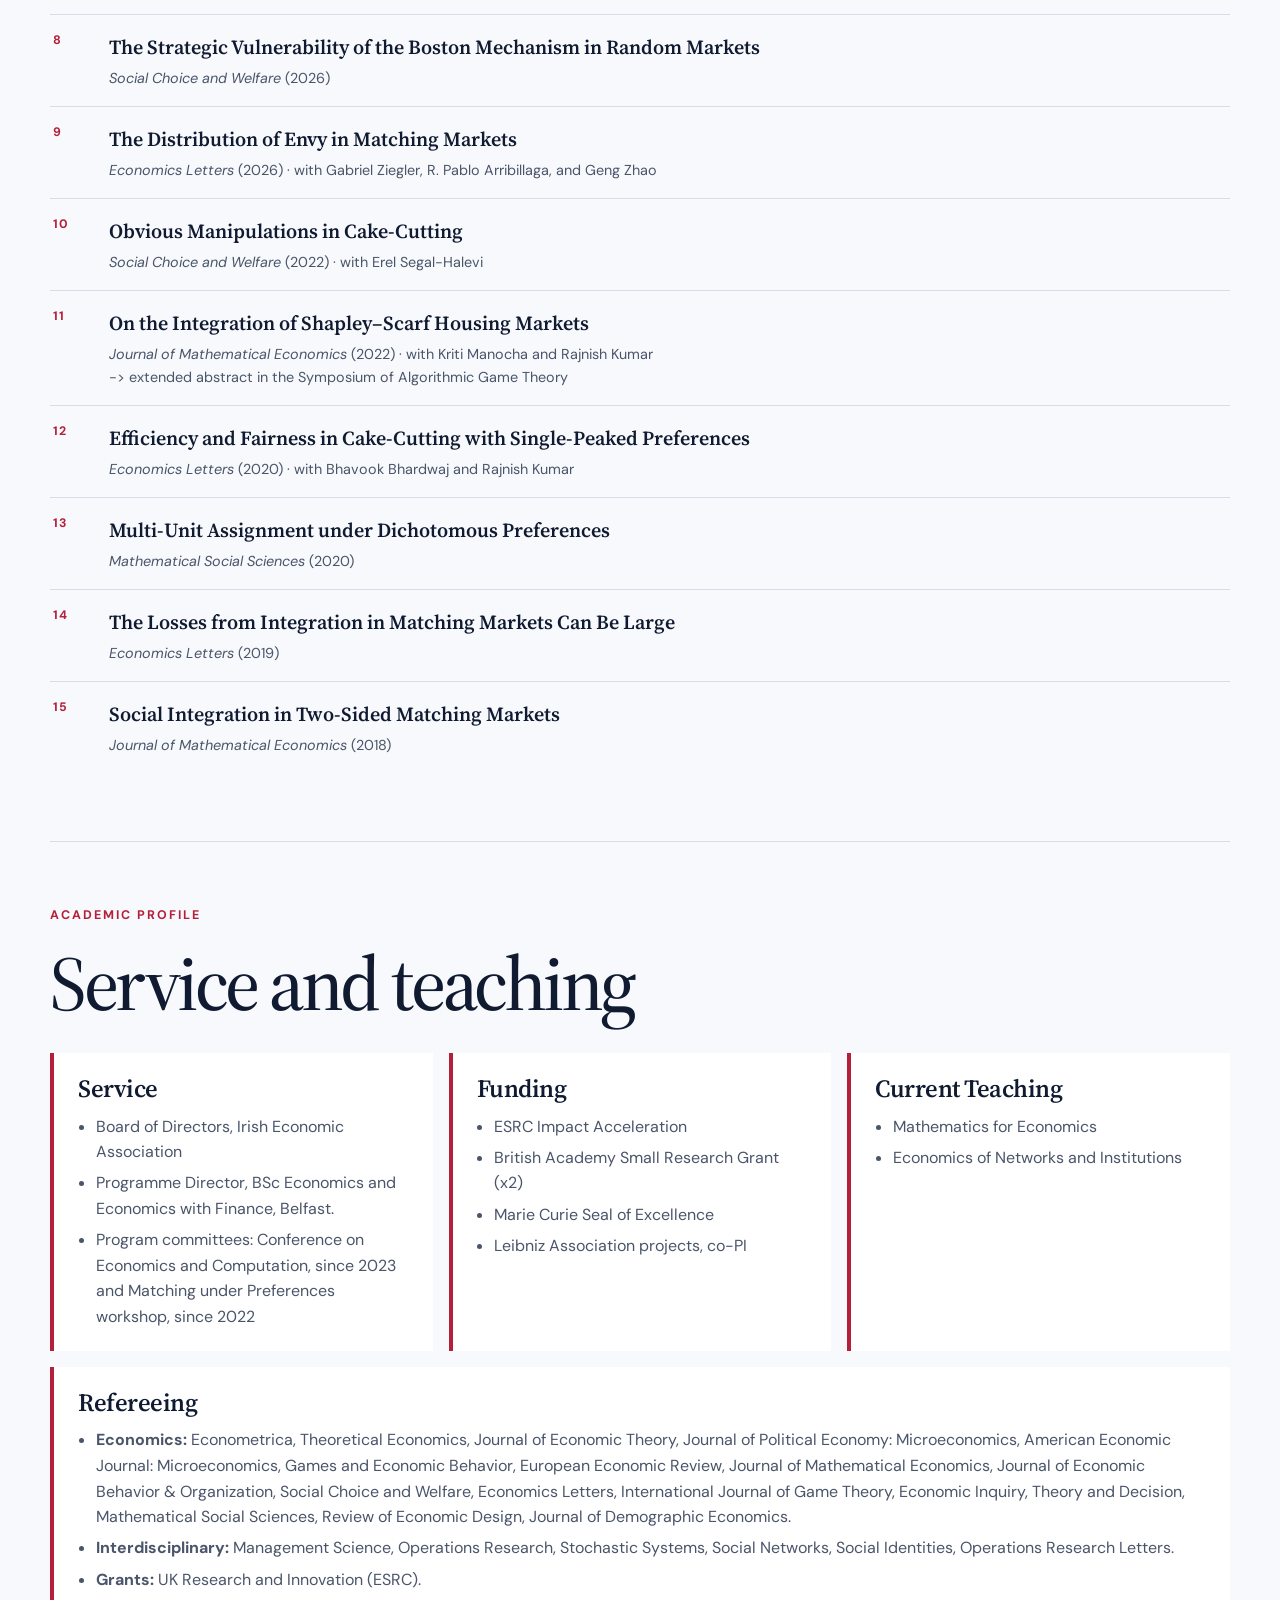
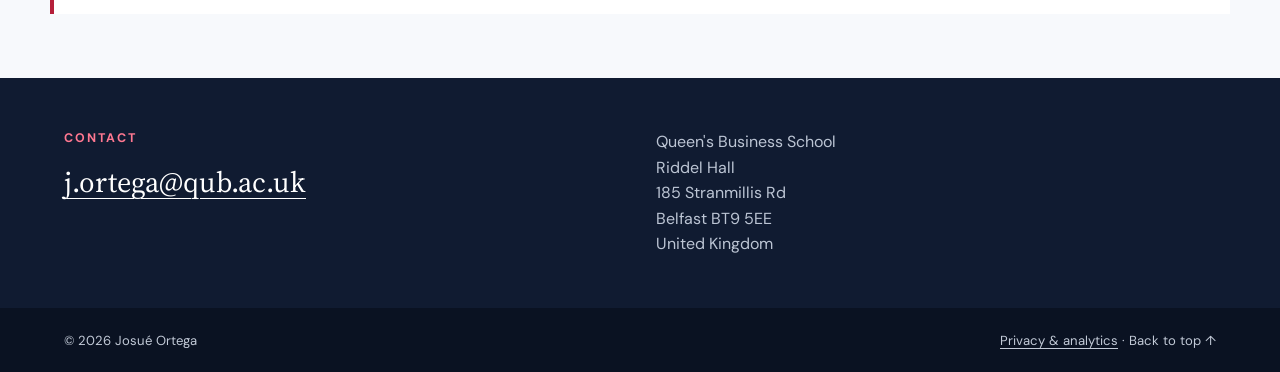
==== commit 3c763a99: "Add Journal of Economic Behavior & Organization to refereeing list" ====
--- a/index.html
+++ b/index.html
@@ -281,7 +281,7 @@
         <article>
           <h3>Refereeing</h3>
           <ul>
-          <li> <strong>Economics:</strong> Econometrica, Theoretical Economics, Journal of Economic Theory, Journal of Political Economy: Microeconomics, American Economic Journal: Microeconomics, Games and Economic Behavior, European Economic Review, Journal of Mathematical Economics, Social Choice and Welfare, Economics Letters, International Journal of Game Theory, Economic Inquiry, Theory and Decision, Mathematical Social Sciences, Review of Economic Design, Journal of Demographic Economics.
+          <li> <strong>Economics:</strong> Econometrica, Theoretical Economics, Journal of Economic Theory, Journal of Political Economy: Microeconomics, American Economic Journal: Microeconomics, Games and Economic Behavior, European Economic Review, Journal of Mathematical Economics, Journal of Economic Behavior &amp; Organization, Social Choice and Welfare, Economics Letters, International Journal of Game Theory, Economic Inquiry, Theory and Decision, Mathematical Social Sciences, Review of Economic Design, Journal of Demographic Economics.
 </li>
 <li> <strong>Interdisciplinary:</strong> Management Science, Operations Research, Stochastic Systems, Social Networks, Social Identities, Operations Research Letters.</li>
           <li><strong>Grants:</strong> UK Research and Innovation (ESRC).</li>
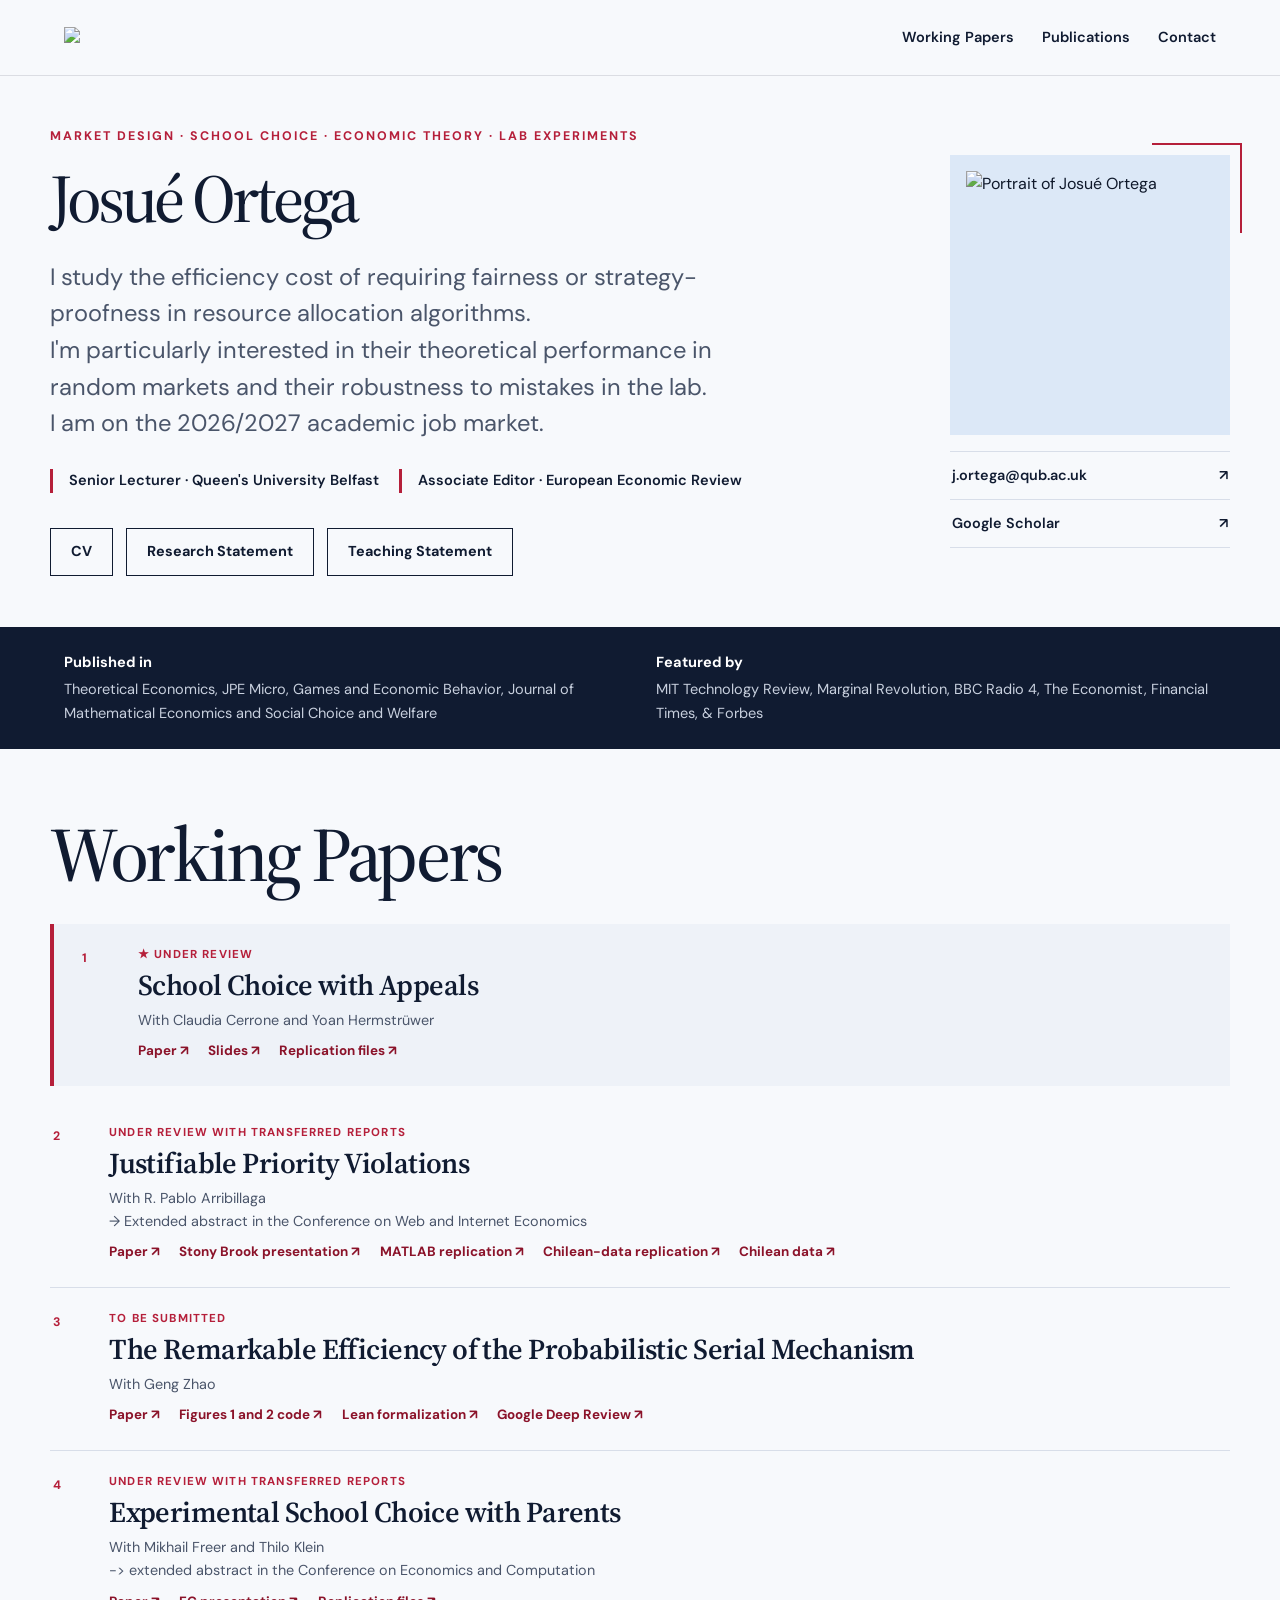
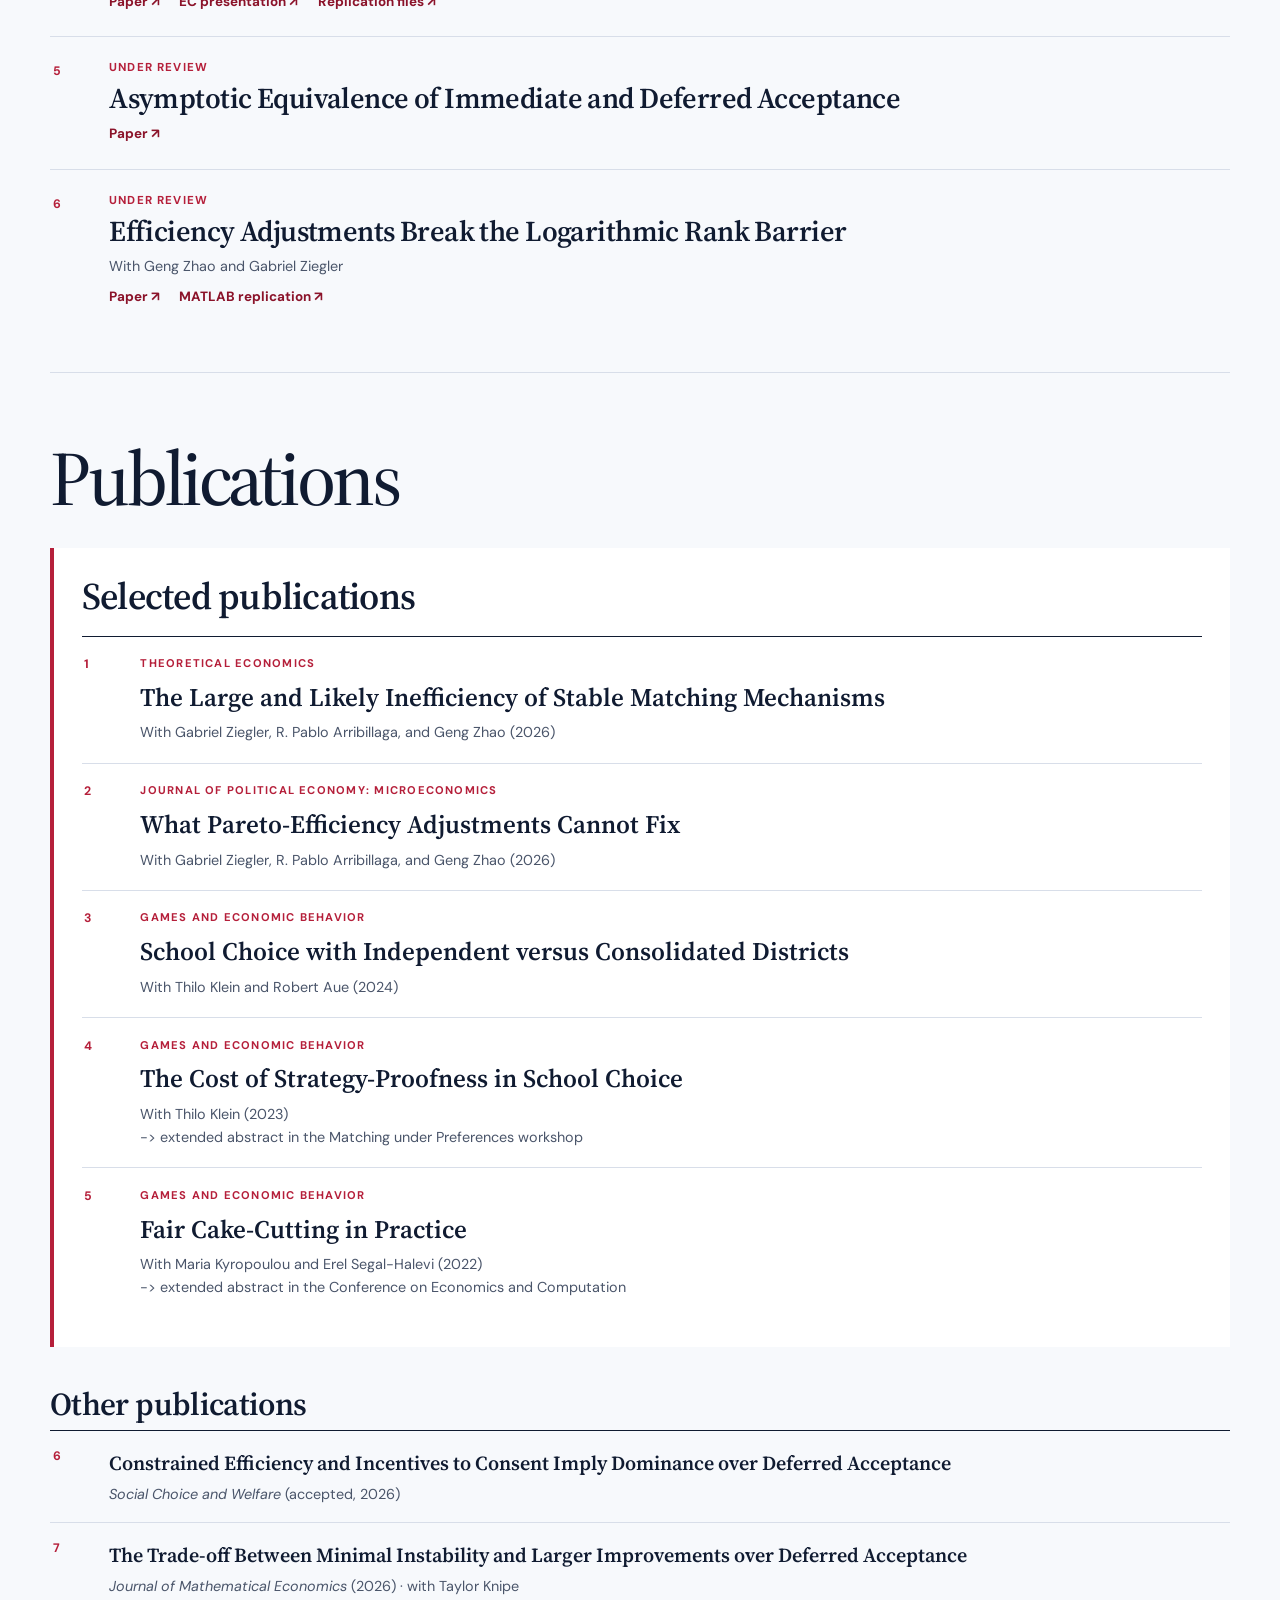
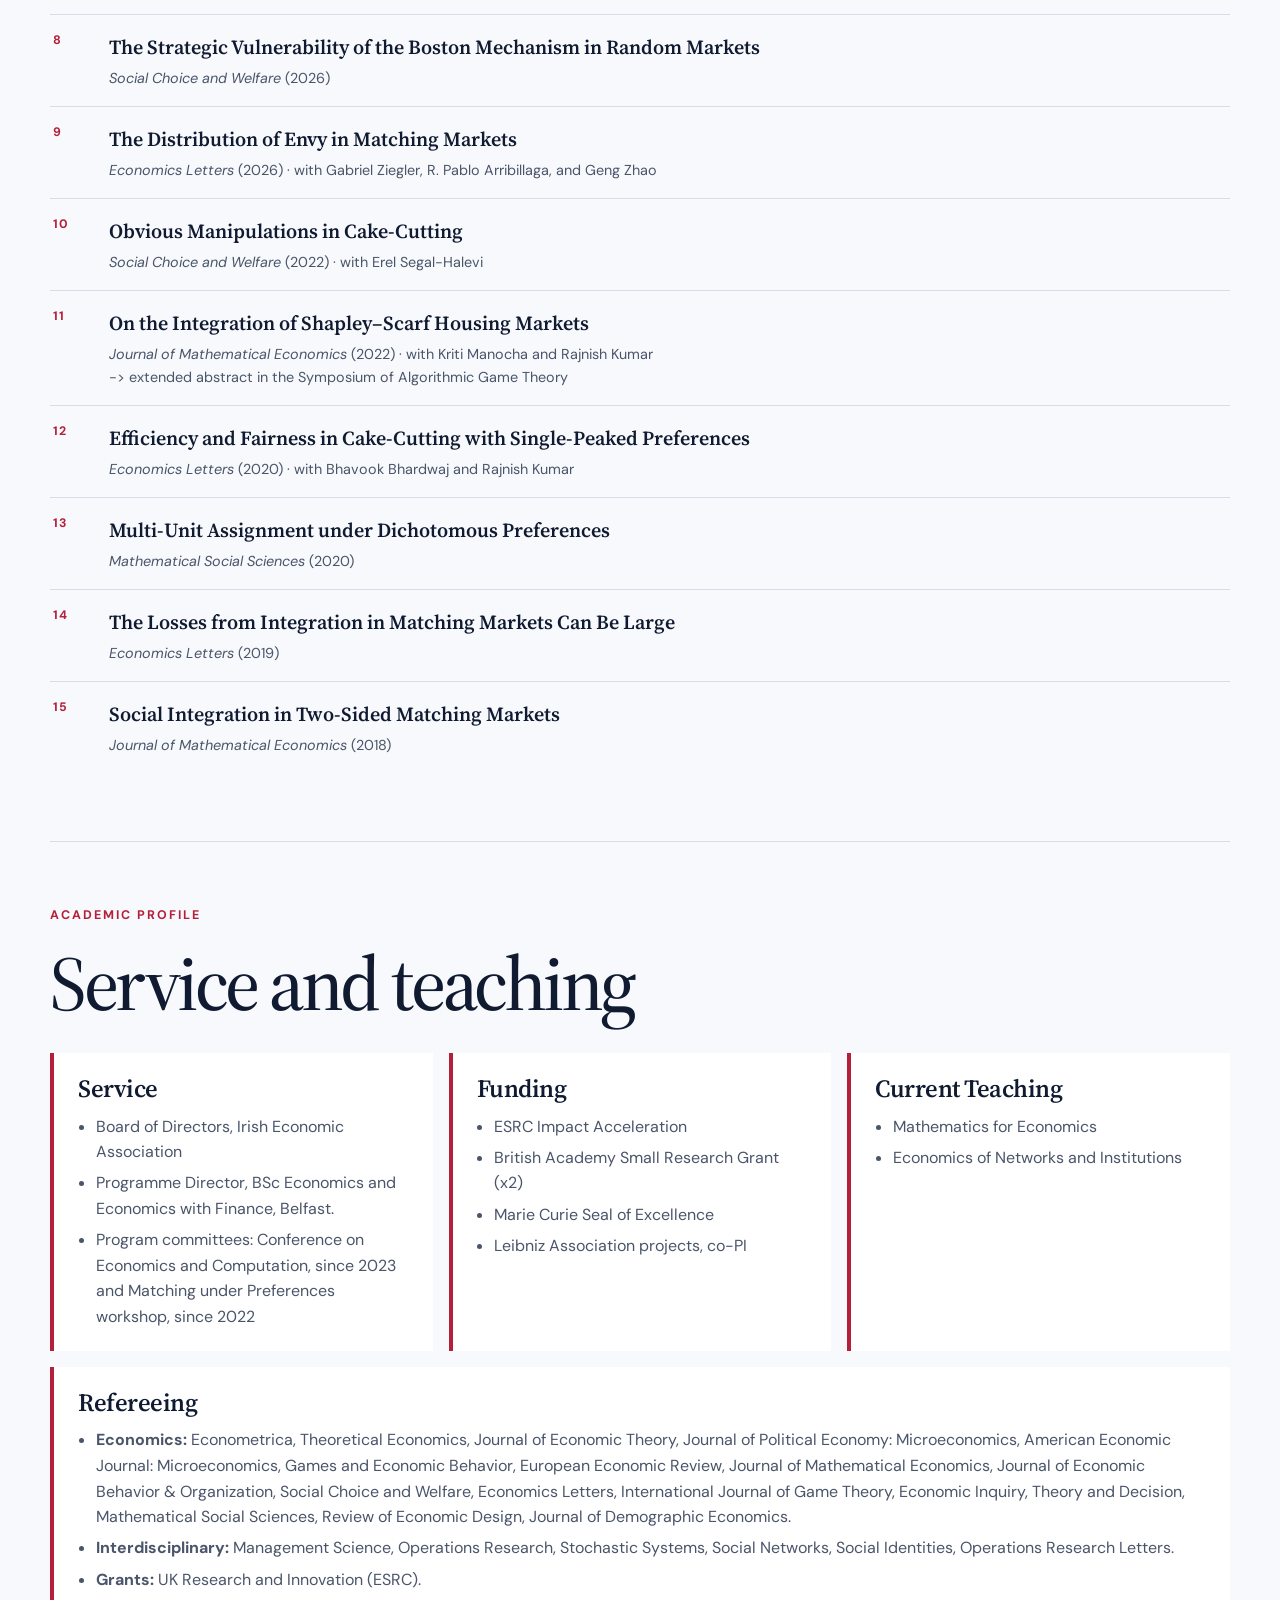
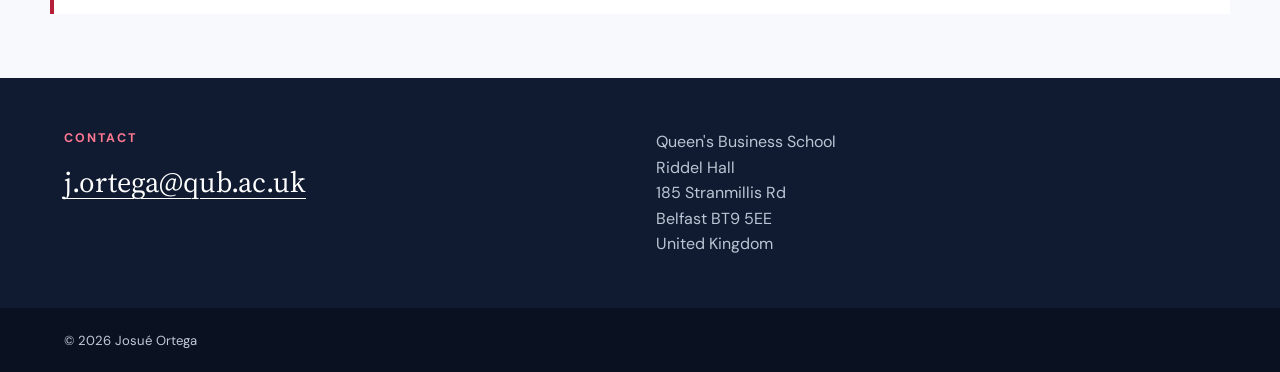
==== commit 1997c28b: "Update index.html" ====
--- a/index.html
+++ b/index.html
@@ -305,13 +305,6 @@
 
   <footer>
     <p>© <span id="year">2026</span> Josué Ortega</p>
-    <span>
-      <details class="analytics-disclosure">
-        <summary>Privacy &amp; analytics</summary>
-        <p>To understand visits to this site, Microsoft Clarity receives limited cookieless page-view and interaction information, including approximate location derived from IP addresses. Analytics and advertising storage consent are both denied, so Clarity is not authorised to set cookies. <a href="https://privacy.microsoft.com/en-us/privacystatement" target="_blank" rel="noopener noreferrer">Microsoft privacy statement</a>.</p>
-      </details>
-      · <a href="#top">Back to top ↑</a>
-    </span>
   </footer>
 
   <script src="script.js?v=5"></script>
